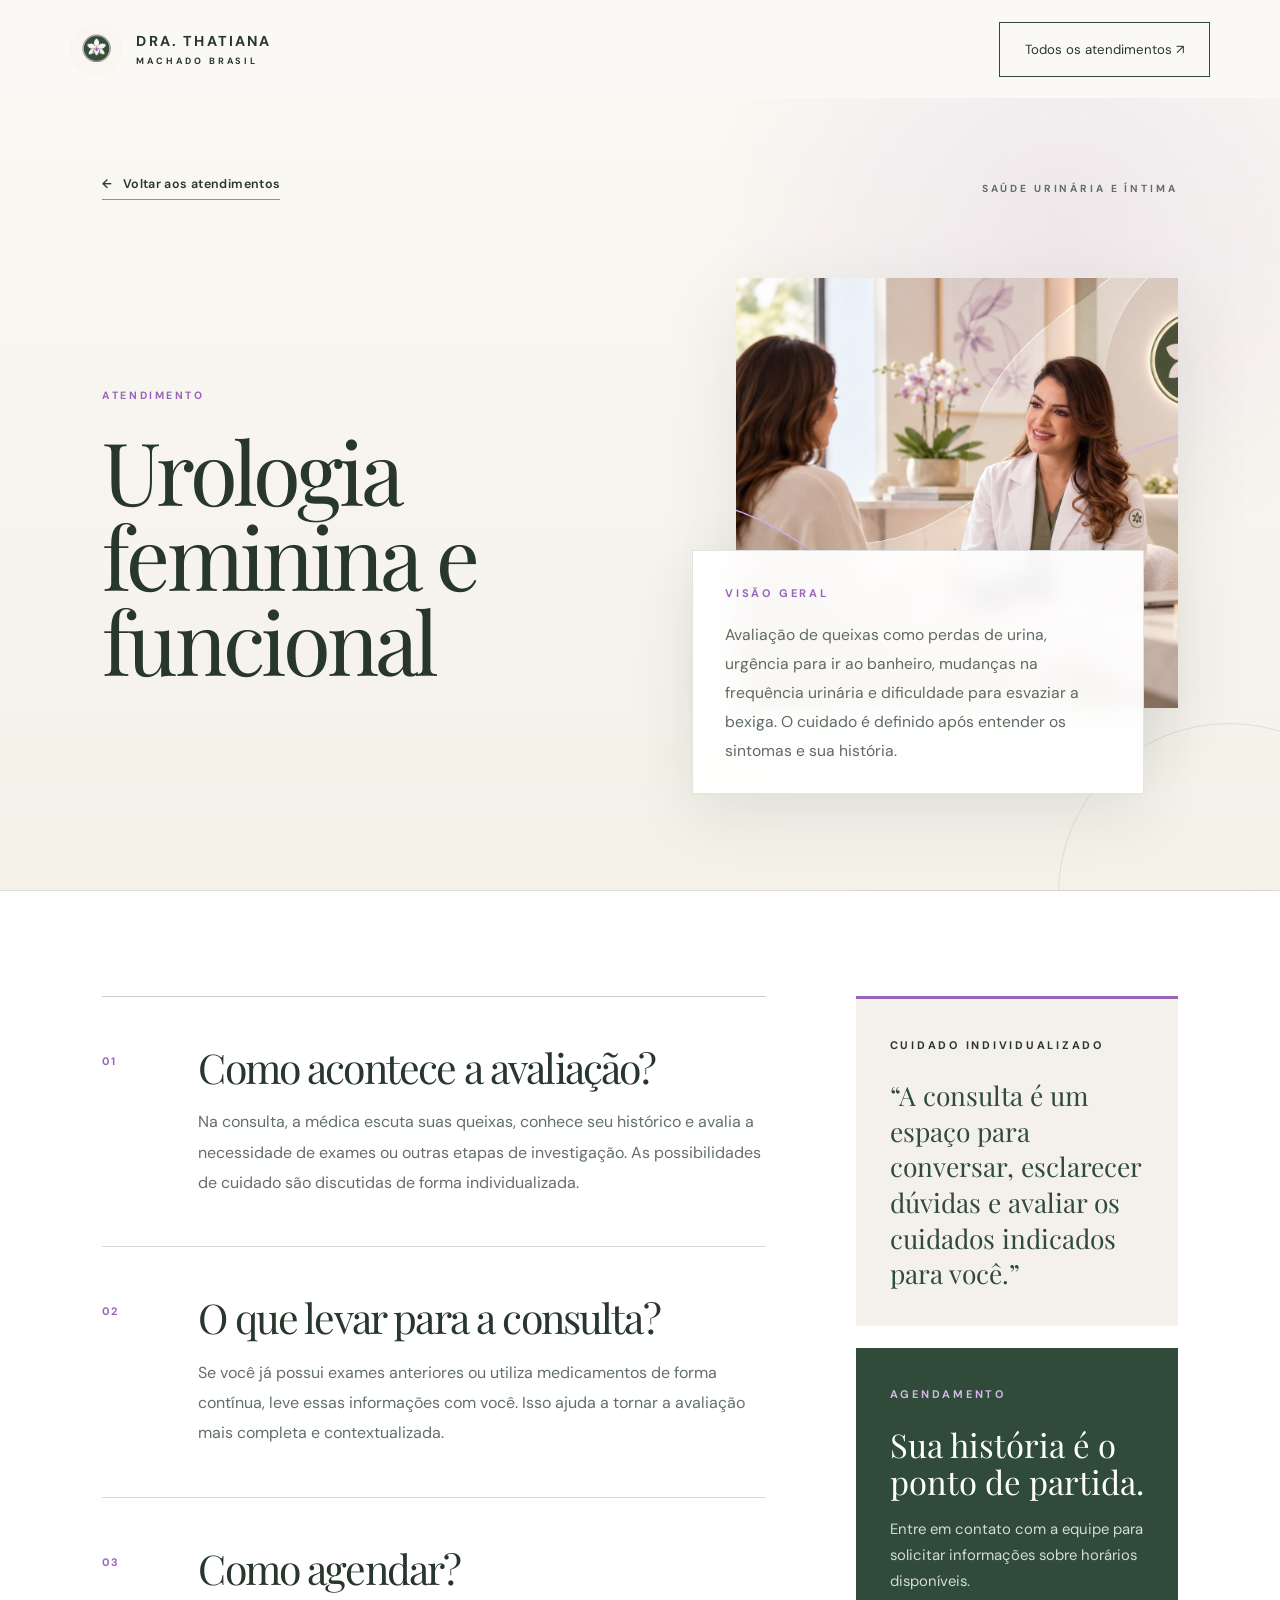
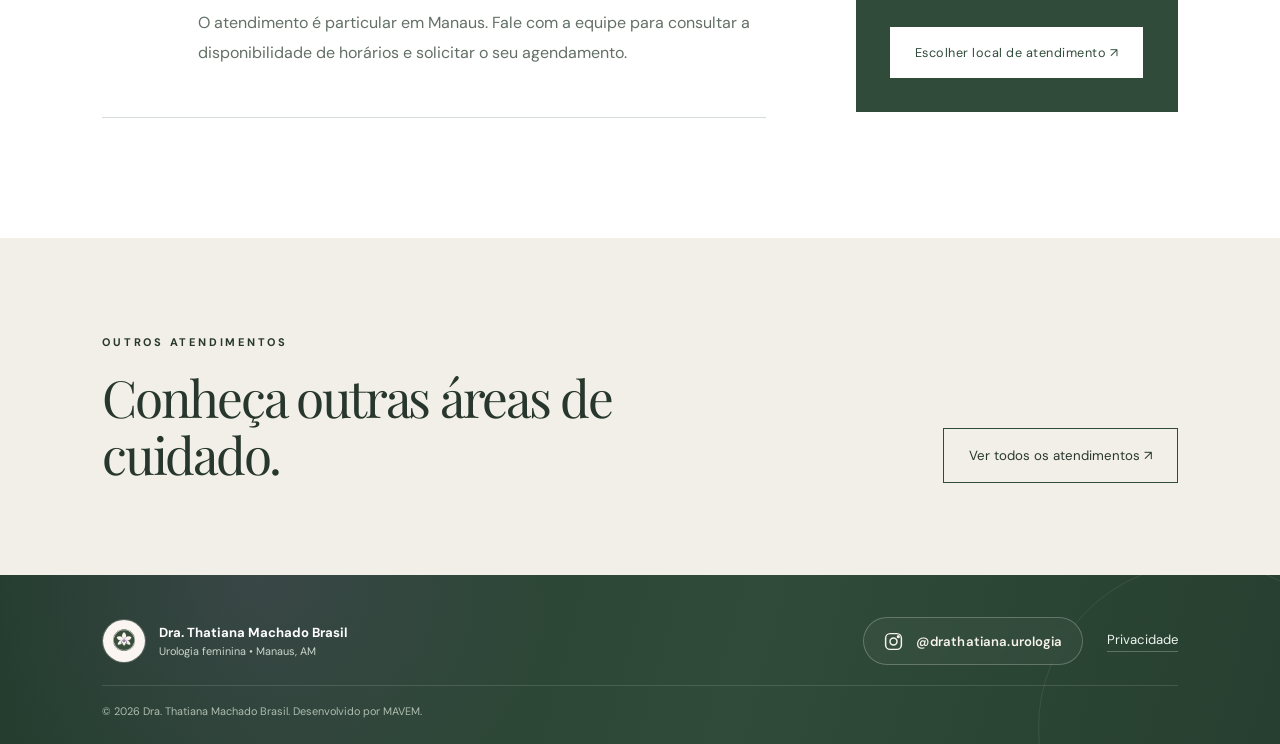
==== site-dra-thatiana-bem-estar-split/atendimento.html @ 451b0fa8 "Site Dra Tathiana - versão inicial" ====
<!doctype html>
<html lang="pt-BR">
  <head>
    <meta charset="utf-8" />
    <meta name="viewport" content="width=device-width, initial-scale=1" />
    <meta name="robots" content="noindex" />
    <title>Atendimentos | Dra. Thatiana Machado Brasil</title>
    <link rel="stylesheet" href="style.css" />
  </head>

  <body>
    <header class="header">
      <a class="brand" href="index.html">
        <img src="assets/logo.jpeg" alt="Logo da Dra. Thatiana Machado Brasil" />
        <span>
          DRA. THATIANA
          <small>MACHADO BRASIL</small>
        </span>
      </a>

      <a class="outline header-outline" href="index.html#atendimentos">
        Todos os atendimentos ↗
      </a>
    </header>

    <main class="treatment-page">
      <section class="treatment-hero">
        <div class="treatment-hero__inner">
          <div class="treatment-topline">
            <a class="back-link" href="index.html#atendimentos">
              <span aria-hidden="true">←</span>
              Voltar aos atendimentos
            </a>

            <span class="treatment-label">SAÚDE URINÁRIA E ÍNTIMA</span>
          </div>

          <div class="treatment-heading-grid">
            <div class="treatment-title-column">
              <span class="treatment-number">ATENDIMENTO</span>
              <h1 id="titulo"></h1>
            </div>

            <div class="treatment-visual-column">
              <figure class="treatment-image-wrap">
                <img id="imagem-atendimento" src="" alt="" />
              </figure>

              <div class="treatment-intro-card">
                <span class="eyebrow">VISÃO GERAL</span>
                <p id="descricao"></p>
              </div>
            </div>
          </div>
        </div>
      </section>

      <section class="treatment-content">
        <div class="treatment-content__inner">
          <div class="treatment-main-copy">
            <article class="treatment-block">
              <span class="block-index">01</span>
              <div>
                <h2>Como acontece a avaliação?</h2>
                <p>
                  Na consulta, a médica escuta suas queixas, conhece seu histórico e avalia a necessidade de exames ou outras etapas de investigação. As possibilidades de cuidado são discutidas de forma individualizada.
                </p>
              </div>
            </article>

            <article class="treatment-block">
              <span class="block-index">02</span>
              <div>
                <h2>O que levar para a consulta?</h2>
                <p>
                  Se você já possui exames anteriores ou utiliza medicamentos de forma contínua, leve essas informações com você. Isso ajuda a tornar a avaliação mais completa e contextualizada.
                </p>
              </div>
            </article>

            <article class="treatment-block">
              <span class="block-index">03</span>
              <div>
                <h2>Como agendar?</h2>
                <p>
                  O atendimento é particular em Manaus. Fale com a equipe para consultar a disponibilidade de horários e solicitar o seu agendamento.
                </p>
              </div>
            </article>
          </div>

          <aside class="treatment-aside">
            <div class="treatment-quote-card">
              <span class="eyebrow">CUIDADO INDIVIDUALIZADO</span>
              <p>
                “A consulta é um espaço para conversar, esclarecer dúvidas e avaliar os cuidados indicados para você.”
              </p>
            </div>

            <div class="treatment-cta-card">
              <span class="eyebrow">AGENDAMENTO</span>
              <h3>Sua história é o ponto de partida.</h3>
              <p>
                Entre em contato com a equipe para solicitar informações sobre horários disponíveis.
              </p>
              <a class="btn treatment-btn" href="index.html#contato">
                Escolher local de atendimento ↗
              </a>
            </div>
          </aside>
        </div>
      </section>

      <section class="treatment-return">
        <div>
          <span class="eyebrow">OUTROS ATENDIMENTOS</span>
          <h2>Conheça outras áreas de cuidado.</h2>
        </div>
        <a class="outline" href="index.html#atendimentos">Ver todos os atendimentos ↗</a>
      </section>
    </main>

    <footer class="premium-footer">
   <div class="footer-bottom footer-bottom--single-row">
    <a class="footer-identity" href="index.html">
     <img src="assets/logo.jpeg" alt="Logotipo da Dra. Thatiana Machado Brasil"/>
     <span>Dra. Thatiana Machado Brasil <small>Urologia feminina • Manaus, AM</small></span>
    </a>
    <a class="footer-pill footer-instagram" href="https://www.instagram.com/drathatiana.urologia/" target="_blank" rel="noopener noreferrer" aria-label="Instagram da Dra. Thatiana">
     <svg aria-hidden="true" viewBox="0 0 24 24"><rect x="3" y="3" width="18" height="18" rx="5" ry="5"></rect><circle cx="12" cy="12" r="4"></circle><circle cx="17.5" cy="6.5" r="1"></circle></svg>
     <span>@drathatiana.urologia</span>
    </a>
    <a class="footer-privacy" href="privacidade.html">Privacidade</a>
    <small class="footer-copy">© 2026 Dra. Thatiana Machado Brasil. Desenvolvido por MAVEM.</small>
   </div>
  </footer>

    <script>
      const areas = {
        urologia: {
          titulo: 'Urologia feminina e funcional',
          descricao: 'Avaliação de queixas como perdas de urina, urgência para ir ao banheiro, mudanças na frequência urinária e dificuldade para esvaziar a bexiga. O cuidado é definido após entender os sintomas e sua história.',
          imagem: 'assets/atendimento-urologia-feminina.png',
          alt: 'Consulta de urologia feminina e funcional com a Dra. Thatiana Machado Brasil'
        },
        menopausa: {
          titulo: 'Saúde urinária na menopausa',
          descricao: 'Avaliação de mudanças urinárias e desconfortos íntimos percebidos durante a perimenopausa e a menopausa. A consulta ajuda a investigar suas causas e conversar sobre as opções de cuidado.',
          imagem: 'assets/atendimento-menopausa.png',
          alt: 'Consulta sobre saúde urinária na menopausa com a Dra. Thatiana Machado Brasil'
        },
        infeccoes: {
          titulo: 'Infecções urinárias recorrentes',
          descricao: 'Investigação de episódios repetidos de infecção urinária e orientação conforme o histórico e os exames. Sintomas parecidos podem ter causas diferentes, por isso a avaliação é importante.',
          imagem: 'assets/atendimento-infeccoes.png',
          alt: 'Consulta sobre infecções urinárias recorrentes com a Dra. Thatiana Machado Brasil'
        },
        prolapsos: {
          titulo: 'Prolapsos e condições uroginecológicas',
          descricao: 'Avaliação de prolapsos, conhecidos popularmente como queda dos órgãos pélvicos, e de outras condições que afetam a função urinária e o conforto.',
          imagem: 'assets/atendimento-prolapsos.png',
          alt: 'Consulta sobre prolapsos e condições uroginecológicas com a Dra. Thatiana Machado Brasil'
        },
        ninfoplastia: {
          titulo: 'Ninfoplastia e cirurgia íntima',
          descricao: 'A ninfoplastia modifica os pequenos lábios da vulva. A consulta permite conversar sobre o incômodo, avaliar se existe indicação e compreender alternativas, riscos e recuperação.',
          imagem: 'assets/atendimento-ninfoplastia.png',
          alt: 'Consulta sobre ninfoplastia e cirurgia íntima com a Dra. Thatiana Machado Brasil'
        }
      };

      const selectedArea = new URLSearchParams(window.location.search).get('area');
      const currentArea = areas[selectedArea] || areas.urologia;

      const titleElement = document.querySelector('#titulo');

      if (selectedArea === 'prolapsos') {
        document.querySelector('.treatment-page').classList.add('treatment-page--long-title');
        titleElement.innerHTML = `
          <span class="treatment-title-line">Prolapsos e</span>
          <span class="treatment-title-line">condições</span>
          <span class="treatment-title-line">uroginecológicas</span>
        `;
      } else {
        titleElement.textContent = currentArea.titulo;
      }

      document.querySelector('#descricao').textContent = currentArea.descricao;

      const treatmentImage = document.querySelector('#imagem-atendimento');
      treatmentImage.src = currentArea.imagem;
      treatmentImage.alt = currentArea.alt;

      document.title = `${currentArea.titulo} | Dra. Thatiana Machado Brasil`;
    </script>
  </body>
</html>
---- site-dra-thatiana-bem-estar-split/style.css ----
@import url('https://fonts.googleapis.com/css2?family=DM+Sans:wght@400;500;600;700&family=Manrope:wght@400;500;600&family=Playfair+Display:ital,wght@0,400;0,500;1,400;1,500&display=swap');
:root {
  --green:#304b39;
  --deep:#223c2c;
  --lilac:#9964b9;
  --cream:#f8f6f1;
  --white:#fff;
  --ink:#28372d
}
* {
  box-sizing:border-box
}
html {
  scroll-behavior:smooth
}
body {
  margin:0;
  color:var(--ink);
  font-family:'DM Sans',sans-serif;
  background:var(--cream)
}
a {
  color:inherit;
  text-decoration:none
}
img {
  display:block;
  max-width:100%
}
h1,h2,h3,p {
  margin-top:0
}
h1,h2 {
  font-family:'Playfair Display',serif;
  font-weight:400;
  letter-spacing:-.045em;
  line-height:1.12
}
h1 {
  font-size:clamp(3.4rem,6vw,7rem)
}
h2 {
  font-size:clamp(2.8rem,4.6vw,5.8rem)
}
h1 em,h2 em {
  color:var(--lilac);
  font-weight:400
}
.eyebrow {
  font-size:.69rem;
  letter-spacing:.25em;
  font-weight:700
}
.header {
  height:98px;
  padding:0 5.5%;
  display:flex;
  align-items:center;
  justify-content:space-between;
  background:#faf9f6;
  position:relative;
  z-index:20
}
.brand {
  display:flex;
  align-items:center;
  gap:13px;
  font-size:.9rem;
  letter-spacing:.15em;
  font-weight:700
}
.brand img {
  width:53px;
  height:53px;
  border-radius:50%;
  object-fit:cover
}
.brand small {
  display:block;
  font-size:.57rem;
  letter-spacing:.32em;
  margin-top:5px
}
.header nav {
  display:flex;
  align-items:center;
  gap:33px;
  font-size:.81rem
}
.header nav a:not(.nav-cta):hover {
  color:var(--lilac)
}
.nav-cta,.btn {
  background:var(--green);
  color:white;
  padding:17px 25px;
  display:inline-flex;
  align-items:center;
  gap:35px;
  font-size:.79rem;
  letter-spacing:.04em;
  transition:background .2s,transform .2s
}
.nav-cta:hover,.btn:hover {
  background:var(--lilac);
  transform:translateY(-2px)
}
.menu {
  display:none
}
.hero {
  display:grid;
  grid-template-columns:52% 48%;
  min-height:710px;
  position:relative;
  background:#eeeee7
}
.hero-copy {
  padding:12% 9% 10% 11%;
  display:flex;
  flex-direction:column;
  align-items:flex-start;
  justify-content:center
}
.hero-copy h1 {
  margin:28px 0
}
.hero-copy p {
  font-size:1.06rem;
  line-height:1.85;
  max-width:470px;
  color:#5b675e
}
.hero-copy .btn {
  margin:28px 0 22px
}
.text-link {
  font-size:.82rem;
  border-bottom:1px solid #9caaa0;
  padding-bottom:8px
}
.hero-note {
  margin-top:70px;
  font-size:.76rem;
  color:#667568
}
.hero-note span {
  color:var(--lilac);
  padding:0 10px
}
.hero-image {
  position:relative;
  overflow:hidden
}
.hero-image img {
  width:100%;
  height:100%;
  object-fit:cover;
  object-position:center 24%
}
.vertical-caption {
  position:absolute;
  right:15px;
  bottom:25px;
  color:white;
  font-size:.64rem;
  letter-spacing:.2em;
  writing-mode:vertical-rl
}
.hero-index {
  position:absolute;
  bottom:15px;
  left:5.5%;
  font-size:.57rem;
  letter-spacing:.19em;
  color:#758579
}
.statement {
  text-align:center;
  padding:130px 20px 105px;
  background:white
}
.statement h2 {
  margin:28px auto;
  max-width:950px
}
.statement p {
  max-width:590px;
  margin:auto;
  line-height:1.9;
  color:#68726a
}
.flourish {
  color:var(--lilac);
  font-size:30px;
  margin-top:35px
}
.section {
  padding:125px 8%
}
.about {
  display:grid;
  grid-template-columns:48% 52%;
  gap:8%;
  align-items:center;
  background:#f4f3ed
}
.about-images {
  position:relative
}
.about-main {
  width:100%;
  height:660px;
  object-fit:cover;
  object-position:center 20%
}
.about-accent {
  position:absolute;
  bottom:28px;
  right:-45px;
  background:var(--green);
  color:white;
  padding:32px;
  font-family:'Playfair Display',serif;
  font-size:1.45rem;
  line-height:1.3
}
.about-copy {
  padding:30px 4%
}
.about-copy h2 {
  margin:24px 0 30px
}
.about-copy p {
  line-height:1.95;
  color:#5d685e;
  font-size:.97rem
}
.outline {
  display:inline-block;
  border:1px solid var(--green);
  padding:18px 25px;
  margin-top:18px;
  font-size:.83rem
}
.outline:hover {
  background:var(--green);
  color:white
}
.services {
  background:var(--green);
  color:white
}
.section-head {
  display:flex;
  justify-content:space-between;
  align-items:end;
  gap:40px
}
.section-head h2 {
  margin:25px 0 50px
}
.section-head p {
  max-width:270px;
  line-height:1.8;
  color:#cdd7cf
}
.services h2 em {
  color:#c5a0db
}
.service-list a {
  display:grid;
  grid-template-columns:70px 1fr 50px;
  align-items:center;
  padding:29px 12px;
  border-top:1px solid #78907c;
  transition:padding .25s,background .25s
}
.service-list a:last-child {
  border-bottom:1px solid #78907c
}
.service-list a:hover {
  padding-left:30px;
  background:#3b5843
}
.service-list span {
  font-size:.7rem;
  color:#c5a0db
}
.service-list strong {
  font-family:'Playfair Display',serif;
  font-size:clamp(1.35rem,2.4vw,2.3rem);
  font-weight:400
}
.service-list b {
  text-align:right;
  font-size:1.5rem;
  font-weight:400
}
.wellbeing-split {
  display:grid;
  grid-template-columns:48% 52%;
  min-height:620px;
  background:#f7f5ef;
  overflow:hidden
}
.wellbeing-copy {
  padding:110px 10% 100px 14%;
  display:flex;
  flex-direction:column;
  justify-content:center;
  align-items:flex-start
}
.wellbeing-copy .eyebrow {
  color:var(--green)
}
.wellbeing-copy h2 {
  max-width:680px;
  margin:28px 0 36px;
  color:var(--deep);
  font-size:clamp(3.2rem,5vw,6.2rem)
}
.wellbeing-copy h2 em {
  display:block;
  color:var(--lilac);
  margin-top:6px
}
.wellbeing-detail {
  display:flex;
  align-items:center;
  gap:18px;
  width:100%;
  max-width:420px;
  margin-top:8px
}
.wellbeing-detail span {
  width:64px;
  height:1px;
  background:#a8b0a8;
  flex:0 0 auto
}
.wellbeing-detail b {
  font-size:.62rem;
  letter-spacing:.22em;
  color:#748077;
  font-weight:600
}
.wellbeing-image {
  position:relative;
  min-height:620px;
  overflow:hidden
}
.wellbeing-image:after {
  content:'';
  position:absolute;
  inset:0;
  box-shadow:inset 20px 0 45px rgba(34,60,44,.08);
  pointer-events:none
}
.wellbeing-image img {
  width:100%;
  height:100%;
  object-fit:cover;
  object-position:center 34%
}
.consult {
  background:#fbfaf7;
  text-align:center
}
.consult h2 {
  margin:25px 0 75px
}
.consult-grid {
  display:grid;
  grid-template-columns:repeat(3,1fr);
  gap:28px;
  text-align:left
}
.consult-grid article {
  padding:35px 28px;
  border-top:1px solid #9daa9d;
  background:#f2f2eb
}
.consult-grid article span {
  font-size:.67rem;
  letter-spacing:.2em;
  color:var(--lilac)
}
.consult-grid h3 {
  font-family:'Playfair Display',serif;
  font-size:1.8rem;
  font-weight:400;
  margin:30px 0 15px
}
.consult-grid p {
  line-height:1.8;
  color:#677267
}
.consult-note {
  margin-top:35px;
  display:flex;
  align-items:center;
  justify-content:center;
  gap:14px;
  width:fit-content;
  max-width:100%;
  margin-left:auto;
  margin-right:auto;
  padding:16px 20px;
  border:1px solid #d5dacf;
  background:#fffdf8;
  border-radius:18px;
  box-shadow:0 12px 28px rgba(34,60,44,.06)
}
.consult-note p {
  margin:0;
  line-height:1.8;
  color:#677267
}
.note-icon {
  width:30px;
  height:30px;
  flex:0 0 30px;
  display:inline-flex;
  align-items:center;
  justify-content:center;
  border-radius:50%;
  border:1px solid rgba(48,75,57,.28);
  background:rgba(153,100,185,.10);
  color:var(--lilac);
  font-size:.95rem;
  font-weight:700;
  line-height:1
}
.faq {
  display:grid;
  grid-template-columns:45% 55%;
  gap:6%;
  background:#f1f1ea
}
.faq h2 {
  margin:25px 0
}
.faq-list details {
  border-bottom:1px solid #c6cfc6;
  padding:22px 0
}
.faq-list summary {
  cursor:pointer;
  font-size:1.05rem;
  font-weight:500;
  list-style:none;
  display:flex;
  justify-content:space-between;
  gap:20px
}
.faq-list summary:after {
  content:'+';
  color:var(--lilac);
  font-size:1.5rem
}
.faq-list details[open] summary:after {
  content:'−'
}
.faq-list p {
  line-height:1.8;
  color:#68746a;
  margin:18px 0 0
}
.contact {
  display:grid;
  grid-template-columns:55% 45%;
  background:var(--deep);
  color:white;
  min-height:590px
}
.contact-copy {
  padding:110px 12% 100px 14%;
  display:flex;
  flex-direction:column;
  justify-content:center
}
.contact h2 {
  margin:30px 0
}
.contact h2 em {
  color:#c7a1db
}
.contact p {
  color:#cbd7cc;
  line-height:1.8
}
.contact img {
  width:100%;
  height:100%;
  max-height:690px;
  object-fit:cover;
  object-position:center 20%
}
.contact-pending {
  font-size:.78rem;
  color:#c8b3d2;
  border-top:1px solid #667b6a;
  margin-top:28px;
  padding-top:20px
}
.premium-footer {
  position:relative;
  overflow:hidden;
  background:
    radial-gradient(circle at 20% 0%, rgba(153,100,185,.16), transparent 30%),
    linear-gradient(105deg, #223c2c 0%, #304b39 58%, #263f30 100%);
  color:#fff;
  padding:42px 8% 26px;
  font-size:.82rem;
}

.premium-footer::before {
  content:'';
  position:absolute;
  inset:auto -90px -150px auto;
  width:330px;
  height:330px;
  border:1px solid rgba(255,255,255,.08);
  border-radius:50%;
}

.footer-contact-pills {
  position:relative;
  z-index:1;
  display:flex;
  justify-content:center;
  align-items:center;
  flex-wrap:wrap;
  gap:16px;
  padding:0 0 32px;
}

.footer-pill {
  min-height:54px;
  padding:0 22px;
  display:inline-flex;
  align-items:center;
  justify-content:center;
  gap:12px;
  border:1px solid rgba(255,255,255,.24);
  border-radius:999px;
  color:#f7f3ea;
  font-weight:600;
  letter-spacing:.01em;
  background:rgba(255,255,255,.035);
  backdrop-filter:blur(5px);
  transition:background .2s,border-color .2s,transform .2s;
}

.footer-pill:hover {
  background:rgba(255,255,255,.10);
  border-color:rgba(215,185,230,.72);
  transform:translateY(-2px);
}

.footer-pill svg {
  width:21px;
  height:21px;
  flex:0 0 21px;
  fill:none;
  stroke:currentColor;
  stroke-width:1.7;
  stroke-linecap:round;
  stroke-linejoin:round;
}

.footer-bottom {
  position:relative;
  z-index:1;
  display:grid;
  grid-template-columns:1fr auto;
  align-items:center;
  gap:18px 30px;
  padding-top:24px;
  border-top:1px solid rgba(255,255,255,.13);
}

.footer-identity {
  display:inline-flex;
  align-items:center;
  gap:13px;
  width:max-content;
  font-weight:700;
}

.footer-identity img {
  width:44px;
  height:44px;
  border-radius:50%;
  object-fit:cover;
  border:1px solid rgba(255,255,255,.22);
}

.footer-identity span {
  display:flex;
  flex-direction:column;
  gap:3px;
}

.footer-identity small {
  color:#cad6cc;
  font-size:.68rem;
  font-weight:400;
}

.footer-privacy {
  color:#eef4ef;
  border-bottom:1px solid rgba(255,255,255,.25);
  padding-bottom:3px;
}

.footer-privacy:hover {
  color:#d7b9e6;
  border-color:#d7b9e6;
}

.footer-copy {
  grid-column:1 / -1;
  color:#aebdaf;
  font-size:.68rem;
}
a:focus-visible,button:focus-visible,summary:focus-visible {
  outline:3px solid var(--lilac);
  outline-offset:4px
}
.inner-page {
  max-width:1000px;
  margin:auto;
  padding:110px 8%;
  min-height:65vh
}
.inner-page h1 {
  font-size:clamp(2.7rem,5vw,5rem)
}
.inner-page p {
  font-size:1.08rem;
  line-height:1.9;
  color:#56665a
}
.inner-page .back {
  display:inline-block;
  margin-bottom:55px;
  border-bottom:1px solid
}
.inner-page h2 {
  font-size:2.4rem;
  margin-top:55px
}
@media(max-width:900px) {
  .header {
    height:76px;
    padding:0 5%
  }
  .menu {
    display:block;
    border:0;
    background:none;
    color:var(--green);
    font-size:1.5rem;
    cursor:pointer
  }
  .header nav {
    display:none;
    position:absolute;
    top:76px;
    left:0;
    right:0;
    background:#faf9f6;
    padding:28px;
    flex-direction:column;
    align-items:stretch;
    gap:22px
  }
  .header nav.open {
    display:flex
  }
  .hero {
    grid-template-columns:1fr
  }
  .hero-copy {
    padding:80px 8%
  }
  .hero-image {
    height:590px
  }
  .hero-index {
    display:none
  }
  .about {
    grid-template-columns:1fr;
    gap:45px
  }
  .about-main {
    height:560px
  }
  .about-accent {
    right:0
  }
  .section-head {
    display:block
  }
  .section-head p {
    margin-bottom:35px
  }
  .faq {
    grid-template-columns:1fr;
    gap:20px
  }
  .contact {
    grid-template-columns:1fr
  }
  .contact img {
    height:480px
  }
  .consult-grid {
    grid-template-columns:1fr
  }
  .consult-note {
    align-items:flex-start;
    text-align:left
  }
  .wellbeing-split {
    grid-template-columns:1fr
  }
  .wellbeing-copy {
    padding:90px 8% 80px
  }
  .wellbeing-image {
    min-height:600px
  }
}

@media(max-width:550px) {
  .brand {
    font-size:.72rem
  }
  .brand img {
    width:45px;
    height:45px
  }
  .brand small {
    font-size:.47rem
  }
  .hero-copy {
    padding:70px 7%
  }
  .hero-copy h1 {
    font-size:3.6rem
  }
  .hero-image {
    height:460px
  }
  .hero-note {
    margin-top:45px
  }
  .statement {
    padding:90px 7%
  }
  .section {
    padding:80px 7%
  }
  .about-main {
    height:470px
  }
  .about-accent {
    padding:20px;
    font-size:1.1rem
  }
  .service-list a {
    grid-template-columns:35px 1fr 25px;
    padding:25px 0;
    gap:8px
  }
  .service-list strong {
    font-size:1.45rem
  }
  .wellbeing-split {
    grid-template-columns:1fr
  }
  .wellbeing-copy {
    padding:78px 7% 70px
  }
  .wellbeing-copy h2 {
    font-size:3.35rem
  }
  .wellbeing-image {
    min-height:520px
  }
  .contact-copy {
    padding:85px 7%
  }
  .contact img {
    height:420px
  }
  footer {
    align-items:flex-start;
    gap:20px
  }
  footer>div:nth-of-type(2) {
    margin-left:0;
    width:100%
  }
}
@media(prefers-reduced-motion:reduce) {
  html {
    scroll-behavior:auto
  }
  * {
    transition:none!important
  }
}

/* ===== Página interna de atendimento ===== */
.header-outline {
  margin-top: 0;
}

.treatment-page {
  background: var(--cream);
}

.treatment-hero {
  position: relative;
  overflow: hidden;
  padding: 78px 8% 96px;
  background:
    radial-gradient(circle at 83% 16%, rgba(153,100,185,.11), transparent 28%),
    linear-gradient(180deg, #faf8f3 0%, #f4f1e9 100%);
  border-bottom: 1px solid rgba(48,75,57,.14);
}

.treatment-hero::after {
  content: '';
  position: absolute;
  width: 340px;
  height: 340px;
  border: 1px solid rgba(48,75,57,.12);
  border-radius: 50%;
  right: -120px;
  bottom: -175px;
}

.treatment-hero__inner,
.treatment-content__inner,
.treatment-return {
  max-width: 1280px;
  margin: 0 auto;
}

.treatment-topline {
  display: flex;
  align-items: center;
  justify-content: space-between;
  gap: 32px;
  margin-bottom: 78px;
}

.back-link {
  display: inline-flex;
  align-items: center;
  gap: 10px;
  font-size: .78rem;
  font-weight: 600;
  letter-spacing: .03em;
  padding-bottom: 7px;
  border-bottom: 1px solid rgba(48,75,57,.55);
  transition: color .2s ease, border-color .2s ease, transform .2s ease;
}

.back-link:hover {
  color: var(--lilac);
  border-color: var(--lilac);
  transform: translateX(-3px);
}

.treatment-label {
  font-size: .64rem;
  letter-spacing: .28em;
  font-weight: 700;
  color: #5f6f63;
  white-space: nowrap;
}

.treatment-heading-grid {
  display: grid;
  grid-template-columns: minmax(0, 1.12fr) minmax(420px, .88fr);
  gap: 72px;
  align-items: center;
}

.treatment-title-column {
  position: relative;
  z-index: 2;
}

.treatment-visual-column {
  position: relative;
  padding-bottom: 86px;
}

.treatment-image-wrap {
  margin: 0;
  height: 430px;
  overflow: hidden;
  background: #e9e5dc;
  box-shadow: 0 24px 70px rgba(35,52,41,.10);
}

.treatment-image-wrap img {
  width: 100%;
  height: 100%;
  object-fit: cover;
  object-position: center;
}

.treatment-number {
  display: block;
  margin-bottom: 26px;
  color: var(--lilac);
  font-size: .66rem;
  font-weight: 700;
  letter-spacing: .24em;
}

.treatment-heading-grid h1 {
  max-width: 850px;
  margin-bottom: 0;
  font-size: clamp(3.7rem, 6.8vw, 7.4rem);
  line-height: .98;
}

.treatment-intro-card {
  position: absolute;
  left: -44px;
  right: 34px;
  bottom: 0;
  z-index: 3;
  padding: 30px 32px 28px;
  background: rgba(255,255,255,.94);
  border: 1px solid rgba(48,75,57,.14);
  backdrop-filter: blur(10px);
  box-shadow: 0 18px 60px rgba(35,52,41,.10);
}

.treatment-intro-card .eyebrow {
  color: var(--lilac);
}

.treatment-intro-card p {
  margin: 18px 0 0;
  color: #5f6a61;
  line-height: 1.85;
  font-size: .98rem;
}

.treatment-content {
  padding: 105px 8% 120px;
  background: #fff;
}

.treatment-content__inner {
  display: grid;
  grid-template-columns: minmax(0, 1.4fr) minmax(300px, .68fr);
  gap: 90px;
  align-items: start;
}

.treatment-main-copy {
  border-top: 1px solid #c8d0c8;
}

.treatment-block {
  display: grid;
  grid-template-columns: 70px 1fr;
  gap: 26px;
  padding: 48px 0;
  border-bottom: 1px solid #d5dcd5;
}

.block-index {
  padding-top: 9px;
  color: var(--lilac);
  font-size: .68rem;
  font-weight: 700;
  letter-spacing: .15em;
}

.treatment-block h2 {
  margin: 0 0 18px;
  font-size: clamp(2rem, 3.2vw, 3.5rem);
  line-height: 1.08;
}

.treatment-block p {
  max-width: 720px;
  margin-bottom: 0;
  color: #637066;
  line-height: 1.9;
  font-size: 1rem;
}

.treatment-aside {
  position: sticky;
  top: 30px;
  display: grid;
  gap: 22px;
}

.treatment-quote-card,
.treatment-cta-card {
  padding: 34px;
}

.treatment-quote-card {
  background: #f3f1ea;
  border-top: 3px solid var(--lilac);
}

.treatment-quote-card p {
  margin: 24px 0 0;
  font-family: 'Playfair Display', serif;
  font-size: 1.65rem;
  line-height: 1.35;
  color: var(--green);
}

.treatment-cta-card {
  background: var(--green);
  color: #fff;
}

.treatment-cta-card .eyebrow {
  color: #d5b6e6;
}

.treatment-cta-card h3 {
  margin: 24px 0 16px;
  font-family: 'Playfair Display', serif;
  font-weight: 400;
  font-size: 2.05rem;
  line-height: 1.12;
}

.treatment-cta-card p {
  color: #d3ddd5;
  line-height: 1.75;
  font-size: .93rem;
}

.treatment-btn {
  margin-top: 18px;
  background: #fff;
  color: var(--green);
}

.treatment-btn:hover {
  background: #d8bee7;
  color: var(--green);
}

.treatment-return {
  padding: 92px 8%;
  display: flex;
  justify-content: space-between;
  align-items: end;
  gap: 40px;
  background: #f1efe7;
}

.treatment-return h2 {
  max-width: 650px;
  margin: 18px 0 0;
  font-size: clamp(2.4rem, 4vw, 4.5rem);
}

@media (max-width: 900px) {
  .treatment-hero {
    padding: 60px 7% 76px;
  }

  .treatment-topline {
    align-items: flex-start;
    margin-bottom: 55px;
  }

  .treatment-heading-grid,
  .treatment-content__inner {
    grid-template-columns: 1fr;
    gap: 45px;
  }

  .treatment-visual-column {
    padding-bottom: 68px;
  }

  .treatment-image-wrap {
    height: min(58vw, 480px);
  }

  .treatment-intro-card {
    left: 28px;
    right: 28px;
  }

  .treatment-aside {
    position: static;
    grid-template-columns: 1fr 1fr;
  }

  .treatment-return {
    padding: 70px 7%;
  }
}

@media (max-width: 620px) {
  .header .header-outline {
    display: none;
  }

  .treatment-hero {
    padding: 48px 7% 62px;
  }

  .treatment-topline {
    flex-direction: column;
    gap: 22px;
    margin-bottom: 46px;
  }

  .treatment-label {
    white-space: normal;
  }

  .treatment-heading-grid h1 {
    font-size: clamp(3rem, 14vw, 4.3rem);
  }

  .treatment-visual-column {
    padding-bottom: 0;
  }

  .treatment-image-wrap {
    height: 310px;
  }

  .treatment-intro-card {
    position: relative;
    left: auto;
    right: auto;
    bottom: auto;
    margin-top: 14px;
    padding: 27px 24px;
  }

  .treatment-content {
    padding: 72px 7% 80px;
  }

  .treatment-block {
    grid-template-columns: 42px 1fr;
    gap: 12px;
    padding: 36px 0;
  }

  .treatment-block h2 {
    font-size: 2rem;
  }

  .treatment-aside {
    grid-template-columns: 1fr;
  }

  .treatment-quote-card,
  .treatment-cta-card {
    padding: 28px 24px;
  }

  .treatment-return {
    align-items: flex-start;
    flex-direction: column;
    padding: 65px 7%;
  }
}


/* ===== Locais de atendimento ===== */
.locations {
  background:
    radial-gradient(circle at 88% 12%, rgba(153,100,185,.12), transparent 24%),
    linear-gradient(180deg, #f7f5ef 0%, #efede5 100%);
}

.locations-head {
  display:grid;
  grid-template-columns:minmax(0,1.15fr) minmax(300px,.62fr);
  gap:70px;
  align-items:end;
  margin-bottom:62px;
}

.locations-head h2 {
  max-width:760px;
  margin:22px 0 0;
}

.locations-head p {
  margin:0 0 12px;
  max-width:470px;
  color:#667168;
  line-height:1.9;
}

.location-grid {
  display:grid;
  grid-template-columns:repeat(2,minmax(0,1fr));
  gap:26px;
}

.location-card {
  position:relative;
  min-height:390px;
  padding:38px;
  display:flex;
  flex-direction:column;
  align-items:flex-start;
  border:1px solid rgba(48,75,57,.16);
  background:rgba(255,255,255,.88);
  box-shadow:0 20px 60px rgba(35,52,41,.07);
  overflow:hidden;
}

.location-card::after {
  content:'';
  position:absolute;
  width:220px;
  height:220px;
  border:1px solid rgba(48,75,57,.10);
  border-radius:50%;
  right:-105px;
  bottom:-125px;
}

.location-card--accent {
  background:var(--green);
  color:#fff;
}

.location-card--accent::after {
  border-color:rgba(255,255,255,.13);
}

.location-card__top {
  width:100%;
  display:flex;
  justify-content:space-between;
  gap:20px;
  align-items:center;
  margin-bottom:60px;
}

.location-index {
  color:var(--lilac);
  font-size:.72rem;
  font-weight:700;
  letter-spacing:.18em;
}

.location-card--accent .location-index {
  color:#d7b9e6;
}

.location-tag {
  font-size:.61rem;
  font-weight:700;
  letter-spacing:.20em;
  color:#768079;
}

.location-card--accent .location-tag {
  color:#ccd6ce;
}

.location-brand {
  display:flex;
  align-items:flex-start;
  gap:18px;
}

.location-brand-copy {
  min-width:0;
}

.location-logo {
  flex:0 0 auto;
  display:block;
  object-fit:contain;
  image-rendering:auto;
}

.location-logo--iuam {
  width:110px;
  margin-top:4px;
}

.location-logo--elainy {
  width:54px;
  margin-top:6px;
}

.location-card h3 {
  margin:0;
  max-width:520px;
  font-family:'Playfair Display',serif;
  font-weight:400;
  font-size:clamp(2.1rem,3.5vw,3.8rem);
  line-height:1.04;
  letter-spacing:-.035em;
}

.location-name {
  margin:14px 0 0;
  color:#58665c;
  font-weight:600;
}

.location-card--accent .location-name {
  color:#d8e0d9;
}

.location-copy {
  margin:30px 0 34px;
  max-width:520px;
  color:#6b756d;
  line-height:1.85;
}

.location-card--accent .location-copy {
  color:#cbd6cd;
}

.location-btn {
  position:relative;
  z-index:2;
  margin-top:auto;
}

.location-card--accent .location-btn {
  background:#fff;
  color:var(--green);
}

.location-btn {
  gap:12px;
}

.btn-whatsapp-icon {
  width:20px;
  height:20px;
  flex:0 0 20px;
  fill:none;
  stroke:currentColor;
  stroke-width:1.7;
  stroke-linecap:round;
  stroke-linejoin:round;
}

.location-btn .btn-arrow {
  margin-left:12px;
}

.location-actions {
  width:100%;
  margin-top:auto;
  display:flex;
  align-items:stretch;
  gap:12px;
  flex-wrap:wrap;
  position:relative;
  z-index:2;
}

.location-actions .location-btn {
  margin-top:0;
}

.location-map-btn {
  min-height:54px;
  padding:15px 18px;
  display:inline-flex;
  align-items:center;
  justify-content:center;
  gap:10px;
  border:1px solid rgba(48,75,57,.32);
  background:transparent;
  color:var(--green);
  font-size:.79rem;
  letter-spacing:.02em;
  transition:background .2s,color .2s,border-color .2s,transform .2s;
}

.location-map-btn:hover {
  background:#eef0e9;
  border-color:var(--green);
  transform:translateY(-2px);
}

.btn-location-icon {
  width:19px;
  height:19px;
  flex:0 0 19px;
  fill:none;
  stroke:currentColor;
  stroke-width:1.7;
  stroke-linecap:round;
  stroke-linejoin:round;
}

.location-map-btn .btn-arrow {
  margin-left:6px;
}

.location-card--accent .location-map-btn {
  color:#fff;
  border-color:rgba(255,255,255,.42);
}

.location-card--accent .location-map-btn:hover {
  background:rgba(255,255,255,.10);
  border-color:#fff;
}

.location-card--accent .location-btn:hover {
  background:#d7b9e6;
  color:var(--deep);
}

.locations-foot {
  margin-top:28px;
  padding-top:22px;
  border-top:1px solid rgba(48,75,57,.16);
  display:flex;
  justify-content:space-between;
  gap:28px;
  color:#717c73;
  font-size:.76rem;
}

/* Prolapsos: título longo com quebra controlada para nunca entrar sob a imagem. */
.treatment-page--long-title .treatment-heading-grid {
  grid-template-columns:minmax(0,.90fr) minmax(500px,1.10fr);
  gap:88px;
  align-items:center;
}

.treatment-page--long-title .treatment-title-column {
  min-width:0;
  overflow:visible;
}

.treatment-page--long-title .treatment-heading-grid h1 {
  width:100%;
  max-width:620px;
  font-size:clamp(3.25rem,4.65vw,5.45rem);
  line-height:.99;
  letter-spacing:-.052em;
}

.treatment-page--long-title .treatment-visual-column {
  padding-bottom:118px;
}

.treatment-page--long-title .treatment-intro-card {
  left:0;
  right:34px;
  max-width:none;
}

.treatment-title-line {
  display:block;
  white-space:nowrap;
}

@media(max-width:900px) {
  .locations-head,
  .location-grid {
    grid-template-columns:1fr;
  }

  .locations-head {
    gap:28px;
  }

  .location-card {
    min-height:350px;
  }

  .treatment-page--long-title .treatment-heading-grid {
    grid-template-columns:1fr;
    gap:45px;
  }

  .treatment-page--long-title .treatment-heading-grid h1 {
    max-width:850px;
    font-size:clamp(3rem,9vw,5.4rem);
  }

  .treatment-page--long-title .treatment-visual-column {
    padding-bottom:86px;
  }

  .treatment-page--long-title .treatment-intro-card {
    left:18px;
    right:18px;
  }

  .treatment-page--long-title .treatment-title-line {
    white-space:normal;
  }
}

@media(max-width:550px) {
  .location-card {
    min-height:0;
    padding:30px 24px;
  }

  .location-card__top {
    margin-bottom:42px;
  }

  .location-brand {
    gap:14px;
    align-items:center;
  }

  .location-logo--iuam {
    width:88px;
    margin-top:0;
  }

  .location-logo--elainy {
    width:44px;
    margin-top:0;
  }

  .location-actions {
    flex-direction:column;
  }

  .location-actions .location-btn,
  .location-map-btn {
    width:100%;
  }

  .locations-foot {
    flex-direction:column;
    gap:8px;
  }
}

@media(max-width:700px) {
  .premium-footer {
    padding:36px 7% 24px;
  }

  .footer-contact-pills {
    align-items:stretch;
    gap:12px;
  }

  .footer-pill {
    width:100%;
    justify-content:flex-start;
    padding:0 18px;
  }

  .footer-bottom {
    grid-template-columns:1fr;
  }

  .footer-privacy {
    width:max-content;
  }
}


/* ===== Rodapé compacto: identidade + Instagram + privacidade na mesma linha ===== */
.footer-bottom--single-row {
  grid-template-columns:minmax(280px,1fr) auto auto;
  align-items:center;
  column-gap:24px;
  row-gap:18px;
  padding-top:0;
  border-top:0;
}

.footer-bottom--single-row .footer-instagram {
  min-height:48px;
  padding:0 19px;
  justify-self:center;
}

.footer-bottom--single-row .footer-privacy {
  justify-self:end;
}

.footer-bottom--single-row .footer-copy {
  grid-column:1 / -1;
  margin-top:2px;
  padding-top:18px;
  border-top:1px solid rgba(255,255,255,.13);
}

@media(max-width:850px) {
  .footer-bottom--single-row {
    grid-template-columns:1fr auto;
  }

  .footer-bottom--single-row .footer-instagram {
    justify-self:end;
  }

  .footer-bottom--single-row .footer-privacy {
    grid-column:1 / -1;
    justify-self:start;
  }
}

@media(max-width:600px) {
  .footer-bottom--single-row {
    grid-template-columns:1fr;
  }

  .footer-bottom--single-row .footer-instagram,
  .footer-bottom--single-row .footer-privacy {
    justify-self:start;
  }

  .footer-bottom--single-row .footer-instagram {
    width:auto;
  }
}

/* ===== Página de Privacidade ===== */
.privacy-header-link {
  margin-top:0;
}

.privacy-page {
  background:#f8f6f1;
}

.privacy-hero {
  min-height:610px;
  padding:110px 8% 95px;
  display:grid;
  grid-template-columns:minmax(0,1.12fr) minmax(300px,.58fr);
  align-items:center;
  gap:80px;
  position:relative;
  overflow:hidden;
  background:
    radial-gradient(circle at 85% 18%, rgba(153,100,185,.13), transparent 22%),
    linear-gradient(180deg,#faf9f5 0%,#f4f1e9 100%);
}

.privacy-hero::after {
  content:'';
  position:absolute;
  width:420px;
  height:420px;
  right:-190px;
  bottom:-220px;
  border:1px solid rgba(48,75,57,.12);
  border-radius:50%;
}

.privacy-hero__copy {
  position:relative;
  z-index:2;
  max-width:850px;
}

.privacy-hero h1 {
  max-width:820px;
  margin:28px 0 30px;
  font-size:clamp(4rem,7vw,7.6rem);
}

.privacy-hero p {
  max-width:690px;
  margin:0;
  color:#647068;
  font-size:1.05rem;
  line-height:1.9;
}

.privacy-meta {
  margin-top:42px;
  padding-top:20px;
  width:max-content;
  max-width:100%;
  display:flex;
  gap:18px;
  border-top:1px solid rgba(48,75,57,.22);
  color:#657067;
  font-size:.78rem;
}

.privacy-meta strong {
  color:var(--green);
  font-weight:600;
}

.privacy-hero__mark {
  justify-self:end;
  width:min(100%,380px);
  aspect-ratio:1/1;
  border-radius:50%;
  border:1px solid rgba(48,75,57,.15);
  display:flex;
  flex-direction:column;
  align-items:center;
  justify-content:center;
  gap:24px;
  position:relative;
  background:rgba(255,255,255,.5);
  box-shadow:0 30px 80px rgba(48,75,57,.06);
}

.privacy-hero__mark::before {
  content:'';
  position:absolute;
  inset:18px;
  border:1px solid rgba(153,100,185,.17);
  border-radius:50%;
}

.privacy-hero__mark img {
  width:120px;
  height:120px;
  border-radius:50%;
  object-fit:cover;
  position:relative;
  z-index:1;
}

.privacy-hero__mark span {
  position:relative;
  z-index:1;
  font-size:.66rem;
  letter-spacing:.28em;
  font-weight:700;
  color:var(--green);
}

.privacy-layout {
  padding:110px 8% 130px;
  display:grid;
  grid-template-columns:250px minmax(0,900px);
  justify-content:center;
  gap:90px;
  background:#fff;
}

.privacy-nav {
  position:sticky;
  top:40px;
  align-self:start;
  display:flex;
  flex-direction:column;
  gap:0;
  padding:28px 0;
  border-top:1px solid rgba(48,75,57,.18);
  border-bottom:1px solid rgba(48,75,57,.18);
}

.privacy-nav .eyebrow {
  margin-bottom:18px;
  color:var(--lilac);
}

.privacy-nav a {
  padding:12px 0;
  color:#667168;
  font-size:.78rem;
  line-height:1.45;
  border-bottom:1px solid rgba(48,75,57,.08);
  transition:color .2s,padding-left .2s;
}

.privacy-nav a:last-child {
  border-bottom:0;
}

.privacy-nav a:hover {
  color:var(--lilac);
  padding-left:7px;
}

.privacy-content {
  min-width:0;
}

.privacy-block {
  display:grid;
  grid-template-columns:58px minmax(0,1fr);
  gap:28px;
  padding:0 0 64px;
  margin-bottom:64px;
  border-bottom:1px solid #dde2dc;
  scroll-margin-top:40px;
}

.privacy-number {
  padding-top:10px;
  color:var(--lilac);
  font-size:.72rem;
  font-weight:700;
  letter-spacing:.16em;
}

.privacy-block h2 {
  margin:0 0 24px;
  font-size:clamp(2.2rem,4vw,4rem);
}

.privacy-block p {
  max-width:780px;
  margin:0 0 18px;
  color:#626f65;
  line-height:1.95;
  font-size:1rem;
}

.privacy-block p:last-child {
  margin-bottom:0;
}

.privacy-cards {
  display:grid;
  grid-template-columns:repeat(3,minmax(0,1fr));
  gap:14px;
  margin-top:32px;
}

.privacy-cards article {
  min-height:210px;
  padding:26px 24px;
  background:#f4f3ed;
  border-top:1px solid #aab6ab;
}

.privacy-cards article>span {
  color:var(--lilac);
  font-size:.66rem;
  letter-spacing:.17em;
  font-weight:700;
}

.privacy-cards h3 {
  margin:25px 0 12px;
  font-family:'Playfair Display',serif;
  font-weight:400;
  font-size:1.55rem;
}

.privacy-cards p {
  margin:0;
  font-size:.86rem;
  line-height:1.75;
}

.privacy-block--accent {
  padding:48px;
  margin-left:-48px;
  margin-right:-48px;
  grid-template-columns:58px minmax(0,1fr);
  color:#fff;
  background:var(--green);
  border-bottom:0;
}

.privacy-block--accent h2 {
  color:#fff;
}

.privacy-block--accent p {
  color:#d6dfd7;
}

.privacy-block--accent .privacy-number {
  color:#d4afe6;
}

.privacy-contact-box {
  padding:46px;
  margin-left:-46px;
  margin-right:-46px;
  background:#f3f0f5;
  border:1px solid rgba(153,100,185,.16);
}

.privacy-contact-box h2 {
  margin-top:18px;
}

.privacy-pending {
  width:max-content;
  max-width:100%;
  margin-top:28px;
  padding:15px 18px;
  border:1px solid rgba(48,75,57,.18);
  background:#fff;
  color:#5e6a61;
  font-size:.82rem;
}

.privacy-pending strong {
  color:var(--green);
}

.privacy-review-note {
  margin-top:10px;
  padding:24px 28px;
  display:grid;
  grid-template-columns:auto 1fr;
  gap:20px;
  align-items:start;
  background:#fffaf0;
  border-left:3px solid var(--lilac);
}

.privacy-review-note span {
  color:var(--lilac);
  font-size:.67rem;
  letter-spacing:.18em;
  font-weight:700;
}

.privacy-review-note p {
  margin:0;
  color:#687269;
  line-height:1.8;
  font-size:.86rem;
}

@media(max-width:1000px) {
  .privacy-hero {
    grid-template-columns:1fr;
    gap:55px;
  }

  .privacy-hero__mark {
    justify-self:start;
    width:300px;
  }

  .privacy-layout {
    grid-template-columns:1fr;
    gap:55px;
  }

  .privacy-nav {
    position:static;
    display:grid;
    grid-template-columns:repeat(2,minmax(0,1fr));
    column-gap:26px;
  }

  .privacy-nav .eyebrow {
    grid-column:1 / -1;
  }
}

@media(max-width:700px) {
  .privacy-header .privacy-header-link {
    padding:12px 14px;
    font-size:.72rem;
  }

  .privacy-hero {
    min-height:auto;
    padding:80px 7% 70px;
  }

  .privacy-hero h1 {
    font-size:clamp(3.4rem,15vw,5rem);
  }

  .privacy-hero__mark {
    width:220px;
  }

  .privacy-hero__mark img {
    width:84px;
    height:84px;
  }

  .privacy-layout {
    padding:75px 7% 95px;
  }

  .privacy-nav {
    grid-template-columns:1fr;
  }

  .privacy-block,
  .privacy-block--accent,
  .privacy-contact-box {
    grid-template-columns:1fr;
    gap:15px;
  }

  .privacy-block {
    padding-bottom:48px;
    margin-bottom:48px;
  }

  .privacy-block--accent,
  .privacy-contact-box {
    margin-left:-3%;
    margin-right:-3%;
    padding:34px 7%;
  }

  .privacy-cards {
    grid-template-columns:1fr;
  }

  .privacy-review-note {
    grid-template-columns:1fr;
  }
}
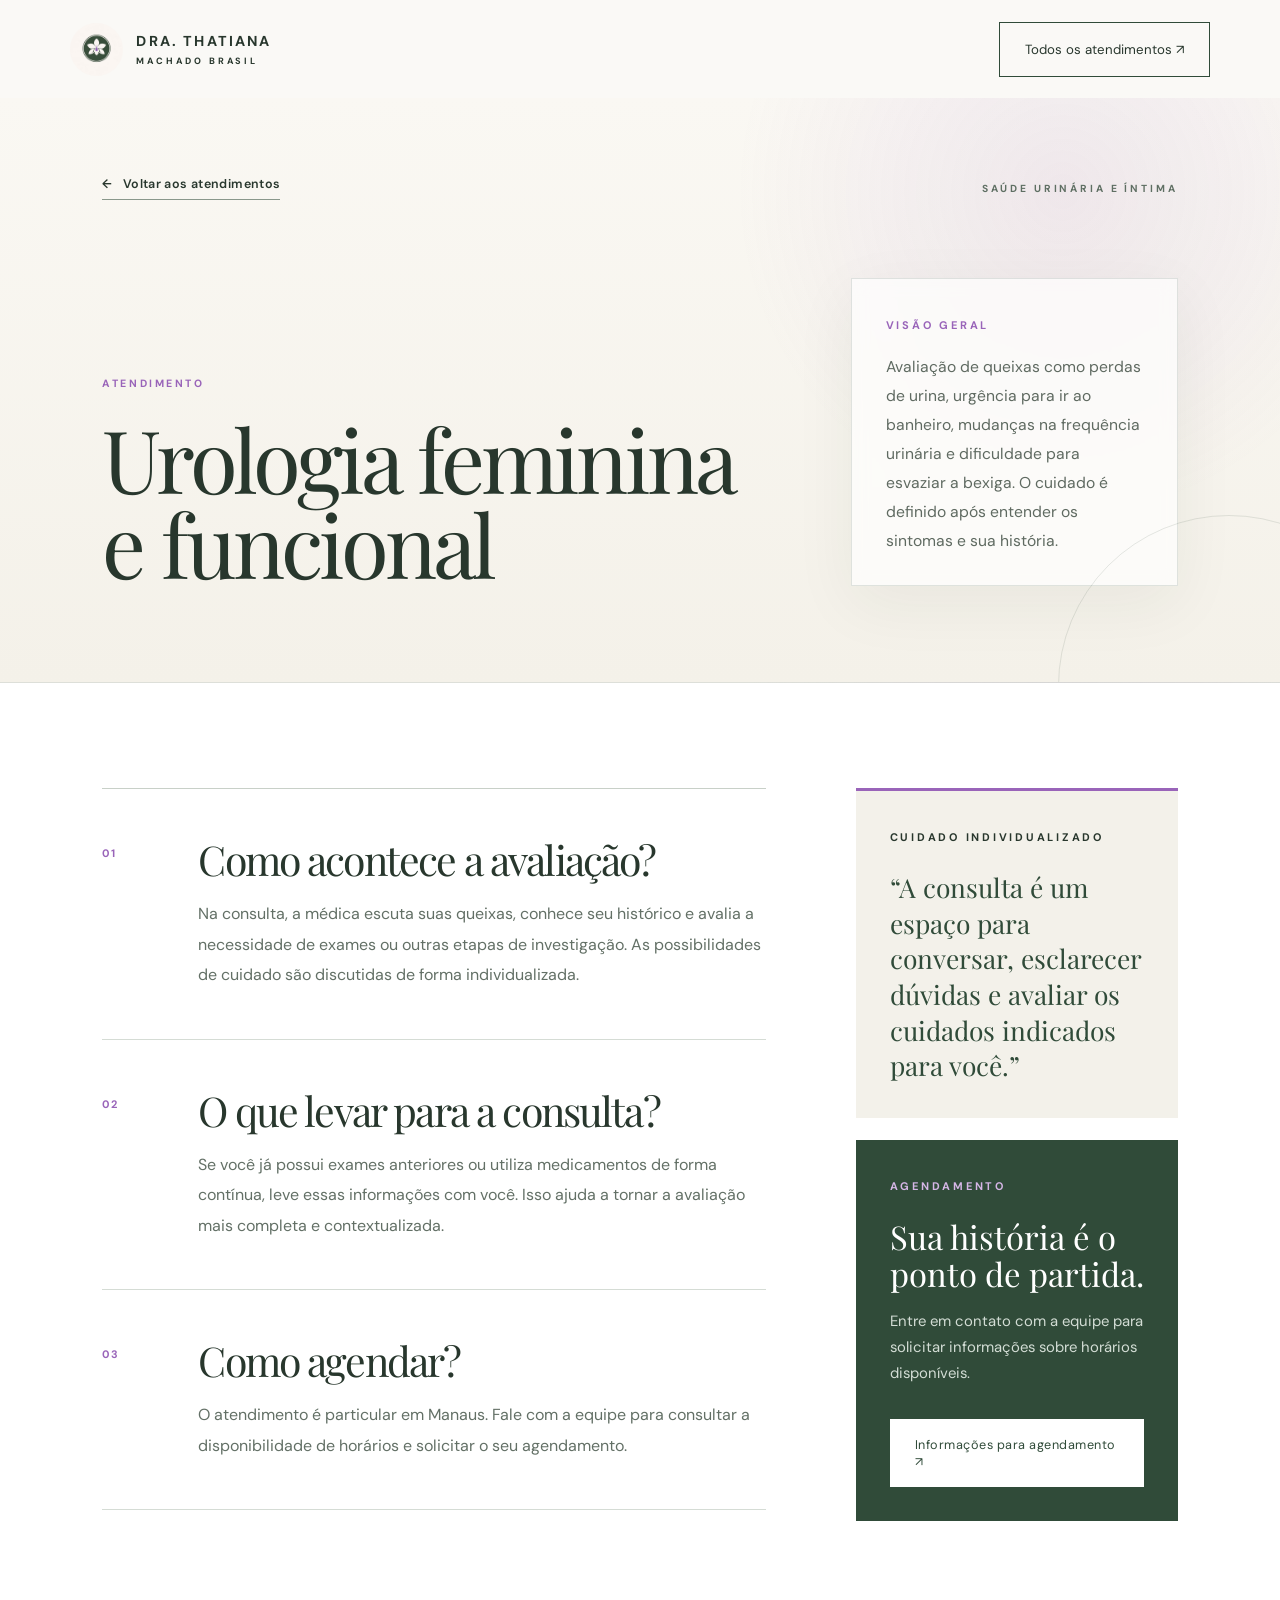
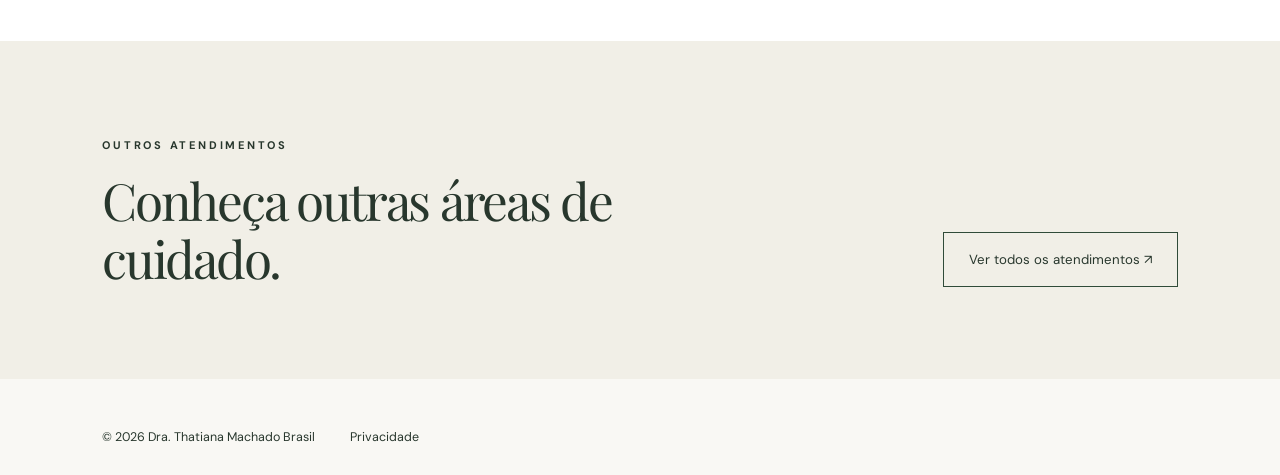
==== commit e02a395c: "Atualiza site Dra Thatiana" ====
--- a/site-dra-thatiana-bem-estar-split/atendimento.html
+++ b/site-dra-thatiana-bem-estar-split/atendimento.html
@@ -36,20 +36,14 @@
           </div>
 
           <div class="treatment-heading-grid">
-            <div class="treatment-title-column">
+            <div>
               <span class="treatment-number">ATENDIMENTO</span>
               <h1 id="titulo"></h1>
             </div>
 
-            <div class="treatment-visual-column">
-              <figure class="treatment-image-wrap">
-                <img id="imagem-atendimento" src="" alt="" />
-              </figure>
-
-              <div class="treatment-intro-card">
-                <span class="eyebrow">VISÃO GERAL</span>
-                <p id="descricao"></p>
-              </div>
+            <div class="treatment-intro-card">
+              <span class="eyebrow">VISÃO GERAL</span>
+              <p id="descricao"></p>
             </div>
           </div>
         </div>
@@ -104,7 +98,7 @@
                 Entre em contato com a equipe para solicitar informações sobre horários disponíveis.
               </p>
               <a class="btn treatment-btn" href="index.html#contato">
-                Escolher local de atendimento ↗
+                Informações para agendamento ↗
               </a>
             </div>
           </aside>
@@ -120,78 +114,41 @@
       </section>
     </main>
 
-    <footer class="premium-footer">
-   <div class="footer-bottom footer-bottom--single-row">
-    <a class="footer-identity" href="index.html">
-     <img src="assets/logo.jpeg" alt="Logotipo da Dra. Thatiana Machado Brasil"/>
-     <span>Dra. Thatiana Machado Brasil <small>Urologia feminina • Manaus, AM</small></span>
-    </a>
-    <a class="footer-pill footer-instagram" href="https://www.instagram.com/drathatiana.urologia/" target="_blank" rel="noopener noreferrer" aria-label="Instagram da Dra. Thatiana">
-     <svg aria-hidden="true" viewBox="0 0 24 24"><rect x="3" y="3" width="18" height="18" rx="5" ry="5"></rect><circle cx="12" cy="12" r="4"></circle><circle cx="17.5" cy="6.5" r="1"></circle></svg>
-     <span>@drathatiana.urologia</span>
-    </a>
-    <a class="footer-privacy" href="privacidade.html">Privacidade</a>
-    <small class="footer-copy">© 2026 Dra. Thatiana Machado Brasil. Desenvolvido por MAVEM.</small>
-   </div>
-  </footer>
+    <footer>
+      <p>© 2026 Dra. Thatiana Machado Brasil</p>
+      <a href="privacidade.html">Privacidade</a>
+    </footer>
 
     <script>
       const areas = {
-        urologia: {
-          titulo: 'Urologia feminina e funcional',
-          descricao: 'Avaliação de queixas como perdas de urina, urgência para ir ao banheiro, mudanças na frequência urinária e dificuldade para esvaziar a bexiga. O cuidado é definido após entender os sintomas e sua história.',
-          imagem: 'assets/atendimento-urologia-feminina.png',
-          alt: 'Consulta de urologia feminina e funcional com a Dra. Thatiana Machado Brasil'
-        },
-        menopausa: {
-          titulo: 'Saúde urinária na menopausa',
-          descricao: 'Avaliação de mudanças urinárias e desconfortos íntimos percebidos durante a perimenopausa e a menopausa. A consulta ajuda a investigar suas causas e conversar sobre as opções de cuidado.',
-          imagem: 'assets/atendimento-menopausa.png',
-          alt: 'Consulta sobre saúde urinária na menopausa com a Dra. Thatiana Machado Brasil'
-        },
-        infeccoes: {
-          titulo: 'Infecções urinárias recorrentes',
-          descricao: 'Investigação de episódios repetidos de infecção urinária e orientação conforme o histórico e os exames. Sintomas parecidos podem ter causas diferentes, por isso a avaliação é importante.',
-          imagem: 'assets/atendimento-infeccoes.png',
-          alt: 'Consulta sobre infecções urinárias recorrentes com a Dra. Thatiana Machado Brasil'
-        },
-        prolapsos: {
-          titulo: 'Prolapsos e condições uroginecológicas',
-          descricao: 'Avaliação de prolapsos, conhecidos popularmente como queda dos órgãos pélvicos, e de outras condições que afetam a função urinária e o conforto.',
-          imagem: 'assets/atendimento-prolapsos.png',
-          alt: 'Consulta sobre prolapsos e condições uroginecológicas com a Dra. Thatiana Machado Brasil'
-        },
-        ninfoplastia: {
-          titulo: 'Ninfoplastia e cirurgia íntima',
-          descricao: 'A ninfoplastia modifica os pequenos lábios da vulva. A consulta permite conversar sobre o incômodo, avaliar se existe indicação e compreender alternativas, riscos e recuperação.',
-          imagem: 'assets/atendimento-ninfoplastia.png',
-          alt: 'Consulta sobre ninfoplastia e cirurgia íntima com a Dra. Thatiana Machado Brasil'
-        }
+        urologia: [
+          'Urologia feminina e funcional',
+          'Avaliação de queixas como perdas de urina, urgência para ir ao banheiro, mudanças na frequência urinária e dificuldade para esvaziar a bexiga. O cuidado é definido após entender os sintomas e sua história.'
+        ],
+        menopausa: [
+          'Saúde urinária na menopausa',
+          'Avaliação de mudanças urinárias e desconfortos íntimos percebidos durante a perimenopausa e a menopausa. A consulta ajuda a investigar suas causas e conversar sobre as opções de cuidado.'
+        ],
+        infeccoes: [
+          'Infecções urinárias recorrentes',
+          'Investigação de episódios repetidos de infecção urinária e orientação conforme o histórico e os exames. Sintomas parecidos podem ter causas diferentes, por isso a avaliação é importante.'
+        ],
+        prolapsos: [
+          'Prolapsos e condições uroginecológicas',
+          'Avaliação de prolapsos, conhecidos popularmente como queda dos órgãos pélvicos, e de outras condições que afetam a função urinária e o conforto.'
+        ],
+        ninfoplastia: [
+          'Ninfoplastia e cirurgia íntima',
+          'A ninfoplastia modifica os pequenos lábios da vulva. A consulta permite conversar sobre o incômodo, avaliar se existe indicação e compreender alternativas, riscos e recuperação.'
+        ]
       };
 
       const selectedArea = new URLSearchParams(window.location.search).get('area');
       const currentArea = areas[selectedArea] || areas.urologia;
 
-      const titleElement = document.querySelector('#titulo');
-
-      if (selectedArea === 'prolapsos') {
-        document.querySelector('.treatment-page').classList.add('treatment-page--long-title');
-        titleElement.innerHTML = `
-          <span class="treatment-title-line">Prolapsos e</span>
-          <span class="treatment-title-line">condições</span>
-          <span class="treatment-title-line">uroginecológicas</span>
-        `;
-      } else {
-        titleElement.textContent = currentArea.titulo;
-      }
-
-      document.querySelector('#descricao').textContent = currentArea.descricao;
-
-      const treatmentImage = document.querySelector('#imagem-atendimento');
-      treatmentImage.src = currentArea.imagem;
-      treatmentImage.alt = currentArea.alt;
-
-      document.title = `${currentArea.titulo} | Dra. Thatiana Machado Brasil`;
+      document.querySelector('#titulo').textContent = currentArea[0];
+      document.querySelector('#descricao').textContent = currentArea[1];
+      document.title = `${currentArea[0]} | Dra. Thatiana Machado Brasil`;
     </script>
   </body>
 </html>
--- a/site-dra-thatiana-bem-estar-split/style.css
+++ b/site-dra-thatiana-bem-estar-split/style.css
@@ -392,45 +392,12 @@
   font-weight:400;
   margin:30px 0 15px
 }
-.consult-grid p {
+.consult-grid p,.consult-note {
   line-height:1.8;
   color:#677267
 }
 .consult-note {
-  margin-top:35px;
-  display:flex;
-  align-items:center;
-  justify-content:center;
-  gap:14px;
-  width:fit-content;
-  max-width:100%;
-  margin-left:auto;
-  margin-right:auto;
-  padding:16px 20px;
-  border:1px solid #d5dacf;
-  background:#fffdf8;
-  border-radius:18px;
-  box-shadow:0 12px 28px rgba(34,60,44,.06)
-}
-.consult-note p {
-  margin:0;
-  line-height:1.8;
-  color:#677267
-}
-.note-icon {
-  width:30px;
-  height:30px;
-  flex:0 0 30px;
-  display:inline-flex;
-  align-items:center;
-  justify-content:center;
-  border-radius:50%;
-  border:1px solid rgba(48,75,57,.28);
-  background:rgba(153,100,185,.10);
-  color:var(--lilac);
-  font-size:.95rem;
-  font-weight:700;
-  line-height:1
+  margin-top:35px
 }
 .faq {
   display:grid;
@@ -504,126 +471,38 @@
   margin-top:28px;
   padding-top:20px
 }
-.premium-footer {
-  position:relative;
-  overflow:hidden;
-  background:
-    radial-gradient(circle at 20% 0%, rgba(153,100,185,.16), transparent 30%),
-    linear-gradient(105deg, #223c2c 0%, #304b39 58%, #263f30 100%);
-  color:#fff;
-  padding:42px 8% 26px;
-  font-size:.82rem;
-}
-
-.premium-footer::before {
-  content:'';
-  position:absolute;
-  inset:auto -90px -150px auto;
-  width:330px;
-  height:330px;
-  border:1px solid rgba(255,255,255,.08);
-  border-radius:50%;
-}
-
-.footer-contact-pills {
-  position:relative;
-  z-index:1;
-  display:flex;
-  justify-content:center;
+footer {
+  background:#f9f8f4;
+  padding:50px 8% 30px;
+  display:flex;
   align-items:center;
+  gap:35px;
   flex-wrap:wrap;
-  gap:16px;
-  padding:0 0 32px;
-}
-
-.footer-pill {
-  min-height:54px;
-  padding:0 22px;
-  display:inline-flex;
+  font-size:.78rem
+}
+.footer-brand {
+  display:flex;
   align-items:center;
-  justify-content:center;
-  gap:12px;
-  border:1px solid rgba(255,255,255,.24);
-  border-radius:999px;
-  color:#f7f3ea;
-  font-weight:600;
-  letter-spacing:.01em;
-  background:rgba(255,255,255,.035);
-  backdrop-filter:blur(5px);
-  transition:background .2s,border-color .2s,transform .2s;
-}
-
-.footer-pill:hover {
-  background:rgba(255,255,255,.10);
-  border-color:rgba(215,185,230,.72);
-  transform:translateY(-2px);
-}
-
-.footer-pill svg {
-  width:21px;
-  height:21px;
-  flex:0 0 21px;
-  fill:none;
-  stroke:currentColor;
-  stroke-width:1.7;
-  stroke-linecap:round;
-  stroke-linejoin:round;
-}
-
-.footer-bottom {
-  position:relative;
-  z-index:1;
-  display:grid;
-  grid-template-columns:1fr auto;
-  align-items:center;
-  gap:18px 30px;
-  padding-top:24px;
-  border-top:1px solid rgba(255,255,255,.13);
-}
-
-.footer-identity {
-  display:inline-flex;
-  align-items:center;
-  gap:13px;
-  width:max-content;
-  font-weight:700;
-}
-
-.footer-identity img {
-  width:44px;
-  height:44px;
-  border-radius:50%;
-  object-fit:cover;
-  border:1px solid rgba(255,255,255,.22);
-}
-
-.footer-identity span {
-  display:flex;
-  flex-direction:column;
-  gap:3px;
-}
-
-.footer-identity small {
-  color:#cad6cc;
-  font-size:.68rem;
-  font-weight:400;
-}
-
-.footer-privacy {
-  color:#eef4ef;
-  border-bottom:1px solid rgba(255,255,255,.25);
-  padding-bottom:3px;
-}
-
-.footer-privacy:hover {
-  color:#d7b9e6;
-  border-color:#d7b9e6;
-}
-
-.footer-copy {
-  grid-column:1 / -1;
-  color:#aebdaf;
-  font-size:.68rem;
+  gap:14px;
+  font-weight:700
+}
+.footer-brand img {
+  width:55px;
+  border-radius:50%
+}
+footer p {
+  margin:0
+}
+footer>div:nth-of-type(2) {
+  display:flex;
+  gap:25px;
+  margin-left:auto
+}
+footer small {
+  width:100%;
+  border-top:1px solid #d9ded7;
+  padding-top:20px;
+  color:#738074
 }
 a:focus-visible,button:focus-visible,summary:focus-visible {
   outline:3px solid var(--lilac);
@@ -721,10 +600,6 @@
   .consult-grid {
     grid-template-columns:1fr
   }
-  .consult-note {
-    align-items:flex-start;
-    text-align:left
-  }
   .wellbeing-split {
     grid-template-columns:1fr
   }
@@ -889,34 +764,9 @@
 
 .treatment-heading-grid {
   display: grid;
-  grid-template-columns: minmax(0, 1.12fr) minmax(420px, .88fr);
-  gap: 72px;
-  align-items: center;
-}
-
-.treatment-title-column {
-  position: relative;
-  z-index: 2;
-}
-
-.treatment-visual-column {
-  position: relative;
-  padding-bottom: 86px;
-}
-
-.treatment-image-wrap {
-  margin: 0;
-  height: 430px;
-  overflow: hidden;
-  background: #e9e5dc;
-  box-shadow: 0 24px 70px rgba(35,52,41,.10);
-}
-
-.treatment-image-wrap img {
-  width: 100%;
-  height: 100%;
-  object-fit: cover;
-  object-position: center;
+  grid-template-columns: minmax(0, 1.45fr) minmax(320px, .72fr);
+  gap: 90px;
+  align-items: end;
 }
 
 .treatment-number {
@@ -936,16 +786,11 @@
 }
 
 .treatment-intro-card {
-  position: absolute;
-  left: -44px;
-  right: 34px;
-  bottom: 0;
-  z-index: 3;
-  padding: 30px 32px 28px;
-  background: rgba(255,255,255,.94);
+  padding: 34px 34px 30px;
+  background: rgba(255,255,255,.68);
   border: 1px solid rgba(48,75,57,.14);
-  backdrop-filter: blur(10px);
-  box-shadow: 0 18px 60px rgba(35,52,41,.10);
+  backdrop-filter: blur(8px);
+  box-shadow: 0 18px 60px rgba(35,52,41,.06);
 }
 
 .treatment-intro-card .eyebrow {
@@ -1095,19 +940,6 @@
     gap: 45px;
   }
 
-  .treatment-visual-column {
-    padding-bottom: 68px;
-  }
-
-  .treatment-image-wrap {
-    height: min(58vw, 480px);
-  }
-
-  .treatment-intro-card {
-    left: 28px;
-    right: 28px;
-  }
-
   .treatment-aside {
     position: static;
     grid-template-columns: 1fr 1fr;
@@ -1141,20 +973,7 @@
     font-size: clamp(3rem, 14vw, 4.3rem);
   }
 
-  .treatment-visual-column {
-    padding-bottom: 0;
-  }
-
-  .treatment-image-wrap {
-    height: 310px;
-  }
-
   .treatment-intro-card {
-    position: relative;
-    left: auto;
-    right: auto;
-    bottom: auto;
-    margin-top: 14px;
     padding: 27px 24px;
   }
 
@@ -1187,854 +1006,3 @@
     padding: 65px 7%;
   }
 }
-
-
-/* ===== Locais de atendimento ===== */
-.locations {
-  background:
-    radial-gradient(circle at 88% 12%, rgba(153,100,185,.12), transparent 24%),
-    linear-gradient(180deg, #f7f5ef 0%, #efede5 100%);
-}
-
-.locations-head {
-  display:grid;
-  grid-template-columns:minmax(0,1.15fr) minmax(300px,.62fr);
-  gap:70px;
-  align-items:end;
-  margin-bottom:62px;
-}
-
-.locations-head h2 {
-  max-width:760px;
-  margin:22px 0 0;
-}
-
-.locations-head p {
-  margin:0 0 12px;
-  max-width:470px;
-  color:#667168;
-  line-height:1.9;
-}
-
-.location-grid {
-  display:grid;
-  grid-template-columns:repeat(2,minmax(0,1fr));
-  gap:26px;
-}
-
-.location-card {
-  position:relative;
-  min-height:390px;
-  padding:38px;
-  display:flex;
-  flex-direction:column;
-  align-items:flex-start;
-  border:1px solid rgba(48,75,57,.16);
-  background:rgba(255,255,255,.88);
-  box-shadow:0 20px 60px rgba(35,52,41,.07);
-  overflow:hidden;
-}
-
-.location-card::after {
-  content:'';
-  position:absolute;
-  width:220px;
-  height:220px;
-  border:1px solid rgba(48,75,57,.10);
-  border-radius:50%;
-  right:-105px;
-  bottom:-125px;
-}
-
-.location-card--accent {
-  background:var(--green);
-  color:#fff;
-}
-
-.location-card--accent::after {
-  border-color:rgba(255,255,255,.13);
-}
-
-.location-card__top {
-  width:100%;
-  display:flex;
-  justify-content:space-between;
-  gap:20px;
-  align-items:center;
-  margin-bottom:60px;
-}
-
-.location-index {
-  color:var(--lilac);
-  font-size:.72rem;
-  font-weight:700;
-  letter-spacing:.18em;
-}
-
-.location-card--accent .location-index {
-  color:#d7b9e6;
-}
-
-.location-tag {
-  font-size:.61rem;
-  font-weight:700;
-  letter-spacing:.20em;
-  color:#768079;
-}
-
-.location-card--accent .location-tag {
-  color:#ccd6ce;
-}
-
-.location-brand {
-  display:flex;
-  align-items:flex-start;
-  gap:18px;
-}
-
-.location-brand-copy {
-  min-width:0;
-}
-
-.location-logo {
-  flex:0 0 auto;
-  display:block;
-  object-fit:contain;
-  image-rendering:auto;
-}
-
-.location-logo--iuam {
-  width:110px;
-  margin-top:4px;
-}
-
-.location-logo--elainy {
-  width:54px;
-  margin-top:6px;
-}
-
-.location-card h3 {
-  margin:0;
-  max-width:520px;
-  font-family:'Playfair Display',serif;
-  font-weight:400;
-  font-size:clamp(2.1rem,3.5vw,3.8rem);
-  line-height:1.04;
-  letter-spacing:-.035em;
-}
-
-.location-name {
-  margin:14px 0 0;
-  color:#58665c;
-  font-weight:600;
-}
-
-.location-card--accent .location-name {
-  color:#d8e0d9;
-}
-
-.location-copy {
-  margin:30px 0 34px;
-  max-width:520px;
-  color:#6b756d;
-  line-height:1.85;
-}
-
-.location-card--accent .location-copy {
-  color:#cbd6cd;
-}
-
-.location-btn {
-  position:relative;
-  z-index:2;
-  margin-top:auto;
-}
-
-.location-card--accent .location-btn {
-  background:#fff;
-  color:var(--green);
-}
-
-.location-btn {
-  gap:12px;
-}
-
-.btn-whatsapp-icon {
-  width:20px;
-  height:20px;
-  flex:0 0 20px;
-  fill:none;
-  stroke:currentColor;
-  stroke-width:1.7;
-  stroke-linecap:round;
-  stroke-linejoin:round;
-}
-
-.location-btn .btn-arrow {
-  margin-left:12px;
-}
-
-.location-actions {
-  width:100%;
-  margin-top:auto;
-  display:flex;
-  align-items:stretch;
-  gap:12px;
-  flex-wrap:wrap;
-  position:relative;
-  z-index:2;
-}
-
-.location-actions .location-btn {
-  margin-top:0;
-}
-
-.location-map-btn {
-  min-height:54px;
-  padding:15px 18px;
-  display:inline-flex;
-  align-items:center;
-  justify-content:center;
-  gap:10px;
-  border:1px solid rgba(48,75,57,.32);
-  background:transparent;
-  color:var(--green);
-  font-size:.79rem;
-  letter-spacing:.02em;
-  transition:background .2s,color .2s,border-color .2s,transform .2s;
-}
-
-.location-map-btn:hover {
-  background:#eef0e9;
-  border-color:var(--green);
-  transform:translateY(-2px);
-}
-
-.btn-location-icon {
-  width:19px;
-  height:19px;
-  flex:0 0 19px;
-  fill:none;
-  stroke:currentColor;
-  stroke-width:1.7;
-  stroke-linecap:round;
-  stroke-linejoin:round;
-}
-
-.location-map-btn .btn-arrow {
-  margin-left:6px;
-}
-
-.location-card--accent .location-map-btn {
-  color:#fff;
-  border-color:rgba(255,255,255,.42);
-}
-
-.location-card--accent .location-map-btn:hover {
-  background:rgba(255,255,255,.10);
-  border-color:#fff;
-}
-
-.location-card--accent .location-btn:hover {
-  background:#d7b9e6;
-  color:var(--deep);
-}
-
-.locations-foot {
-  margin-top:28px;
-  padding-top:22px;
-  border-top:1px solid rgba(48,75,57,.16);
-  display:flex;
-  justify-content:space-between;
-  gap:28px;
-  color:#717c73;
-  font-size:.76rem;
-}
-
-/* Prolapsos: título longo com quebra controlada para nunca entrar sob a imagem. */
-.treatment-page--long-title .treatment-heading-grid {
-  grid-template-columns:minmax(0,.90fr) minmax(500px,1.10fr);
-  gap:88px;
-  align-items:center;
-}
-
-.treatment-page--long-title .treatment-title-column {
-  min-width:0;
-  overflow:visible;
-}
-
-.treatment-page--long-title .treatment-heading-grid h1 {
-  width:100%;
-  max-width:620px;
-  font-size:clamp(3.25rem,4.65vw,5.45rem);
-  line-height:.99;
-  letter-spacing:-.052em;
-}
-
-.treatment-page--long-title .treatment-visual-column {
-  padding-bottom:118px;
-}
-
-.treatment-page--long-title .treatment-intro-card {
-  left:0;
-  right:34px;
-  max-width:none;
-}
-
-.treatment-title-line {
-  display:block;
-  white-space:nowrap;
-}
-
-@media(max-width:900px) {
-  .locations-head,
-  .location-grid {
-    grid-template-columns:1fr;
-  }
-
-  .locations-head {
-    gap:28px;
-  }
-
-  .location-card {
-    min-height:350px;
-  }
-
-  .treatment-page--long-title .treatment-heading-grid {
-    grid-template-columns:1fr;
-    gap:45px;
-  }
-
-  .treatment-page--long-title .treatment-heading-grid h1 {
-    max-width:850px;
-    font-size:clamp(3rem,9vw,5.4rem);
-  }
-
-  .treatment-page--long-title .treatment-visual-column {
-    padding-bottom:86px;
-  }
-
-  .treatment-page--long-title .treatment-intro-card {
-    left:18px;
-    right:18px;
-  }
-
-  .treatment-page--long-title .treatment-title-line {
-    white-space:normal;
-  }
-}
-
-@media(max-width:550px) {
-  .location-card {
-    min-height:0;
-    padding:30px 24px;
-  }
-
-  .location-card__top {
-    margin-bottom:42px;
-  }
-
-  .location-brand {
-    gap:14px;
-    align-items:center;
-  }
-
-  .location-logo--iuam {
-    width:88px;
-    margin-top:0;
-  }
-
-  .location-logo--elainy {
-    width:44px;
-    margin-top:0;
-  }
-
-  .location-actions {
-    flex-direction:column;
-  }
-
-  .location-actions .location-btn,
-  .location-map-btn {
-    width:100%;
-  }
-
-  .locations-foot {
-    flex-direction:column;
-    gap:8px;
-  }
-}
-
-@media(max-width:700px) {
-  .premium-footer {
-    padding:36px 7% 24px;
-  }
-
-  .footer-contact-pills {
-    align-items:stretch;
-    gap:12px;
-  }
-
-  .footer-pill {
-    width:100%;
-    justify-content:flex-start;
-    padding:0 18px;
-  }
-
-  .footer-bottom {
-    grid-template-columns:1fr;
-  }
-
-  .footer-privacy {
-    width:max-content;
-  }
-}
-
-
-/* ===== Rodapé compacto: identidade + Instagram + privacidade na mesma linha ===== */
-.footer-bottom--single-row {
-  grid-template-columns:minmax(280px,1fr) auto auto;
-  align-items:center;
-  column-gap:24px;
-  row-gap:18px;
-  padding-top:0;
-  border-top:0;
-}
-
-.footer-bottom--single-row .footer-instagram {
-  min-height:48px;
-  padding:0 19px;
-  justify-self:center;
-}
-
-.footer-bottom--single-row .footer-privacy {
-  justify-self:end;
-}
-
-.footer-bottom--single-row .footer-copy {
-  grid-column:1 / -1;
-  margin-top:2px;
-  padding-top:18px;
-  border-top:1px solid rgba(255,255,255,.13);
-}
-
-@media(max-width:850px) {
-  .footer-bottom--single-row {
-    grid-template-columns:1fr auto;
-  }
-
-  .footer-bottom--single-row .footer-instagram {
-    justify-self:end;
-  }
-
-  .footer-bottom--single-row .footer-privacy {
-    grid-column:1 / -1;
-    justify-self:start;
-  }
-}
-
-@media(max-width:600px) {
-  .footer-bottom--single-row {
-    grid-template-columns:1fr;
-  }
-
-  .footer-bottom--single-row .footer-instagram,
-  .footer-bottom--single-row .footer-privacy {
-    justify-self:start;
-  }
-
-  .footer-bottom--single-row .footer-instagram {
-    width:auto;
-  }
-}
-
-/* ===== Página de Privacidade ===== */
-.privacy-header-link {
-  margin-top:0;
-}
-
-.privacy-page {
-  background:#f8f6f1;
-}
-
-.privacy-hero {
-  min-height:610px;
-  padding:110px 8% 95px;
-  display:grid;
-  grid-template-columns:minmax(0,1.12fr) minmax(300px,.58fr);
-  align-items:center;
-  gap:80px;
-  position:relative;
-  overflow:hidden;
-  background:
-    radial-gradient(circle at 85% 18%, rgba(153,100,185,.13), transparent 22%),
-    linear-gradient(180deg,#faf9f5 0%,#f4f1e9 100%);
-}
-
-.privacy-hero::after {
-  content:'';
-  position:absolute;
-  width:420px;
-  height:420px;
-  right:-190px;
-  bottom:-220px;
-  border:1px solid rgba(48,75,57,.12);
-  border-radius:50%;
-}
-
-.privacy-hero__copy {
-  position:relative;
-  z-index:2;
-  max-width:850px;
-}
-
-.privacy-hero h1 {
-  max-width:820px;
-  margin:28px 0 30px;
-  font-size:clamp(4rem,7vw,7.6rem);
-}
-
-.privacy-hero p {
-  max-width:690px;
-  margin:0;
-  color:#647068;
-  font-size:1.05rem;
-  line-height:1.9;
-}
-
-.privacy-meta {
-  margin-top:42px;
-  padding-top:20px;
-  width:max-content;
-  max-width:100%;
-  display:flex;
-  gap:18px;
-  border-top:1px solid rgba(48,75,57,.22);
-  color:#657067;
-  font-size:.78rem;
-}
-
-.privacy-meta strong {
-  color:var(--green);
-  font-weight:600;
-}
-
-.privacy-hero__mark {
-  justify-self:end;
-  width:min(100%,380px);
-  aspect-ratio:1/1;
-  border-radius:50%;
-  border:1px solid rgba(48,75,57,.15);
-  display:flex;
-  flex-direction:column;
-  align-items:center;
-  justify-content:center;
-  gap:24px;
-  position:relative;
-  background:rgba(255,255,255,.5);
-  box-shadow:0 30px 80px rgba(48,75,57,.06);
-}
-
-.privacy-hero__mark::before {
-  content:'';
-  position:absolute;
-  inset:18px;
-  border:1px solid rgba(153,100,185,.17);
-  border-radius:50%;
-}
-
-.privacy-hero__mark img {
-  width:120px;
-  height:120px;
-  border-radius:50%;
-  object-fit:cover;
-  position:relative;
-  z-index:1;
-}
-
-.privacy-hero__mark span {
-  position:relative;
-  z-index:1;
-  font-size:.66rem;
-  letter-spacing:.28em;
-  font-weight:700;
-  color:var(--green);
-}
-
-.privacy-layout {
-  padding:110px 8% 130px;
-  display:grid;
-  grid-template-columns:250px minmax(0,900px);
-  justify-content:center;
-  gap:90px;
-  background:#fff;
-}
-
-.privacy-nav {
-  position:sticky;
-  top:40px;
-  align-self:start;
-  display:flex;
-  flex-direction:column;
-  gap:0;
-  padding:28px 0;
-  border-top:1px solid rgba(48,75,57,.18);
-  border-bottom:1px solid rgba(48,75,57,.18);
-}
-
-.privacy-nav .eyebrow {
-  margin-bottom:18px;
-  color:var(--lilac);
-}
-
-.privacy-nav a {
-  padding:12px 0;
-  color:#667168;
-  font-size:.78rem;
-  line-height:1.45;
-  border-bottom:1px solid rgba(48,75,57,.08);
-  transition:color .2s,padding-left .2s;
-}
-
-.privacy-nav a:last-child {
-  border-bottom:0;
-}
-
-.privacy-nav a:hover {
-  color:var(--lilac);
-  padding-left:7px;
-}
-
-.privacy-content {
-  min-width:0;
-}
-
-.privacy-block {
-  display:grid;
-  grid-template-columns:58px minmax(0,1fr);
-  gap:28px;
-  padding:0 0 64px;
-  margin-bottom:64px;
-  border-bottom:1px solid #dde2dc;
-  scroll-margin-top:40px;
-}
-
-.privacy-number {
-  padding-top:10px;
-  color:var(--lilac);
-  font-size:.72rem;
-  font-weight:700;
-  letter-spacing:.16em;
-}
-
-.privacy-block h2 {
-  margin:0 0 24px;
-  font-size:clamp(2.2rem,4vw,4rem);
-}
-
-.privacy-block p {
-  max-width:780px;
-  margin:0 0 18px;
-  color:#626f65;
-  line-height:1.95;
-  font-size:1rem;
-}
-
-.privacy-block p:last-child {
-  margin-bottom:0;
-}
-
-.privacy-cards {
-  display:grid;
-  grid-template-columns:repeat(3,minmax(0,1fr));
-  gap:14px;
-  margin-top:32px;
-}
-
-.privacy-cards article {
-  min-height:210px;
-  padding:26px 24px;
-  background:#f4f3ed;
-  border-top:1px solid #aab6ab;
-}
-
-.privacy-cards article>span {
-  color:var(--lilac);
-  font-size:.66rem;
-  letter-spacing:.17em;
-  font-weight:700;
-}
-
-.privacy-cards h3 {
-  margin:25px 0 12px;
-  font-family:'Playfair Display',serif;
-  font-weight:400;
-  font-size:1.55rem;
-}
-
-.privacy-cards p {
-  margin:0;
-  font-size:.86rem;
-  line-height:1.75;
-}
-
-.privacy-block--accent {
-  padding:48px;
-  margin-left:-48px;
-  margin-right:-48px;
-  grid-template-columns:58px minmax(0,1fr);
-  color:#fff;
-  background:var(--green);
-  border-bottom:0;
-}
-
-.privacy-block--accent h2 {
-  color:#fff;
-}
-
-.privacy-block--accent p {
-  color:#d6dfd7;
-}
-
-.privacy-block--accent .privacy-number {
-  color:#d4afe6;
-}
-
-.privacy-contact-box {
-  padding:46px;
-  margin-left:-46px;
-  margin-right:-46px;
-  background:#f3f0f5;
-  border:1px solid rgba(153,100,185,.16);
-}
-
-.privacy-contact-box h2 {
-  margin-top:18px;
-}
-
-.privacy-pending {
-  width:max-content;
-  max-width:100%;
-  margin-top:28px;
-  padding:15px 18px;
-  border:1px solid rgba(48,75,57,.18);
-  background:#fff;
-  color:#5e6a61;
-  font-size:.82rem;
-}
-
-.privacy-pending strong {
-  color:var(--green);
-}
-
-.privacy-review-note {
-  margin-top:10px;
-  padding:24px 28px;
-  display:grid;
-  grid-template-columns:auto 1fr;
-  gap:20px;
-  align-items:start;
-  background:#fffaf0;
-  border-left:3px solid var(--lilac);
-}
-
-.privacy-review-note span {
-  color:var(--lilac);
-  font-size:.67rem;
-  letter-spacing:.18em;
-  font-weight:700;
-}
-
-.privacy-review-note p {
-  margin:0;
-  color:#687269;
-  line-height:1.8;
-  font-size:.86rem;
-}
-
-@media(max-width:1000px) {
-  .privacy-hero {
-    grid-template-columns:1fr;
-    gap:55px;
-  }
-
-  .privacy-hero__mark {
-    justify-self:start;
-    width:300px;
-  }
-
-  .privacy-layout {
-    grid-template-columns:1fr;
-    gap:55px;
-  }
-
-  .privacy-nav {
-    position:static;
-    display:grid;
-    grid-template-columns:repeat(2,minmax(0,1fr));
-    column-gap:26px;
-  }
-
-  .privacy-nav .eyebrow {
-    grid-column:1 / -1;
-  }
-}
-
-@media(max-width:700px) {
-  .privacy-header .privacy-header-link {
-    padding:12px 14px;
-    font-size:.72rem;
-  }
-
-  .privacy-hero {
-    min-height:auto;
-    padding:80px 7% 70px;
-  }
-
-  .privacy-hero h1 {
-    font-size:clamp(3.4rem,15vw,5rem);
-  }
-
-  .privacy-hero__mark {
-    width:220px;
-  }
-
-  .privacy-hero__mark img {
-    width:84px;
-    height:84px;
-  }
-
-  .privacy-layout {
-    padding:75px 7% 95px;
-  }
-
-  .privacy-nav {
-    grid-template-columns:1fr;
-  }
-
-  .privacy-block,
-  .privacy-block--accent,
-  .privacy-contact-box {
-    grid-template-columns:1fr;
-    gap:15px;
-  }
-
-  .privacy-block {
-    padding-bottom:48px;
-    margin-bottom:48px;
-  }
-
-  .privacy-block--accent,
-  .privacy-contact-box {
-    margin-left:-3%;
-    margin-right:-3%;
-    padding:34px 7%;
-  }
-
-  .privacy-cards {
-    grid-template-columns:1fr;
-  }
-
-  .privacy-review-note {
-    grid-template-columns:1fr;
-  }
-}
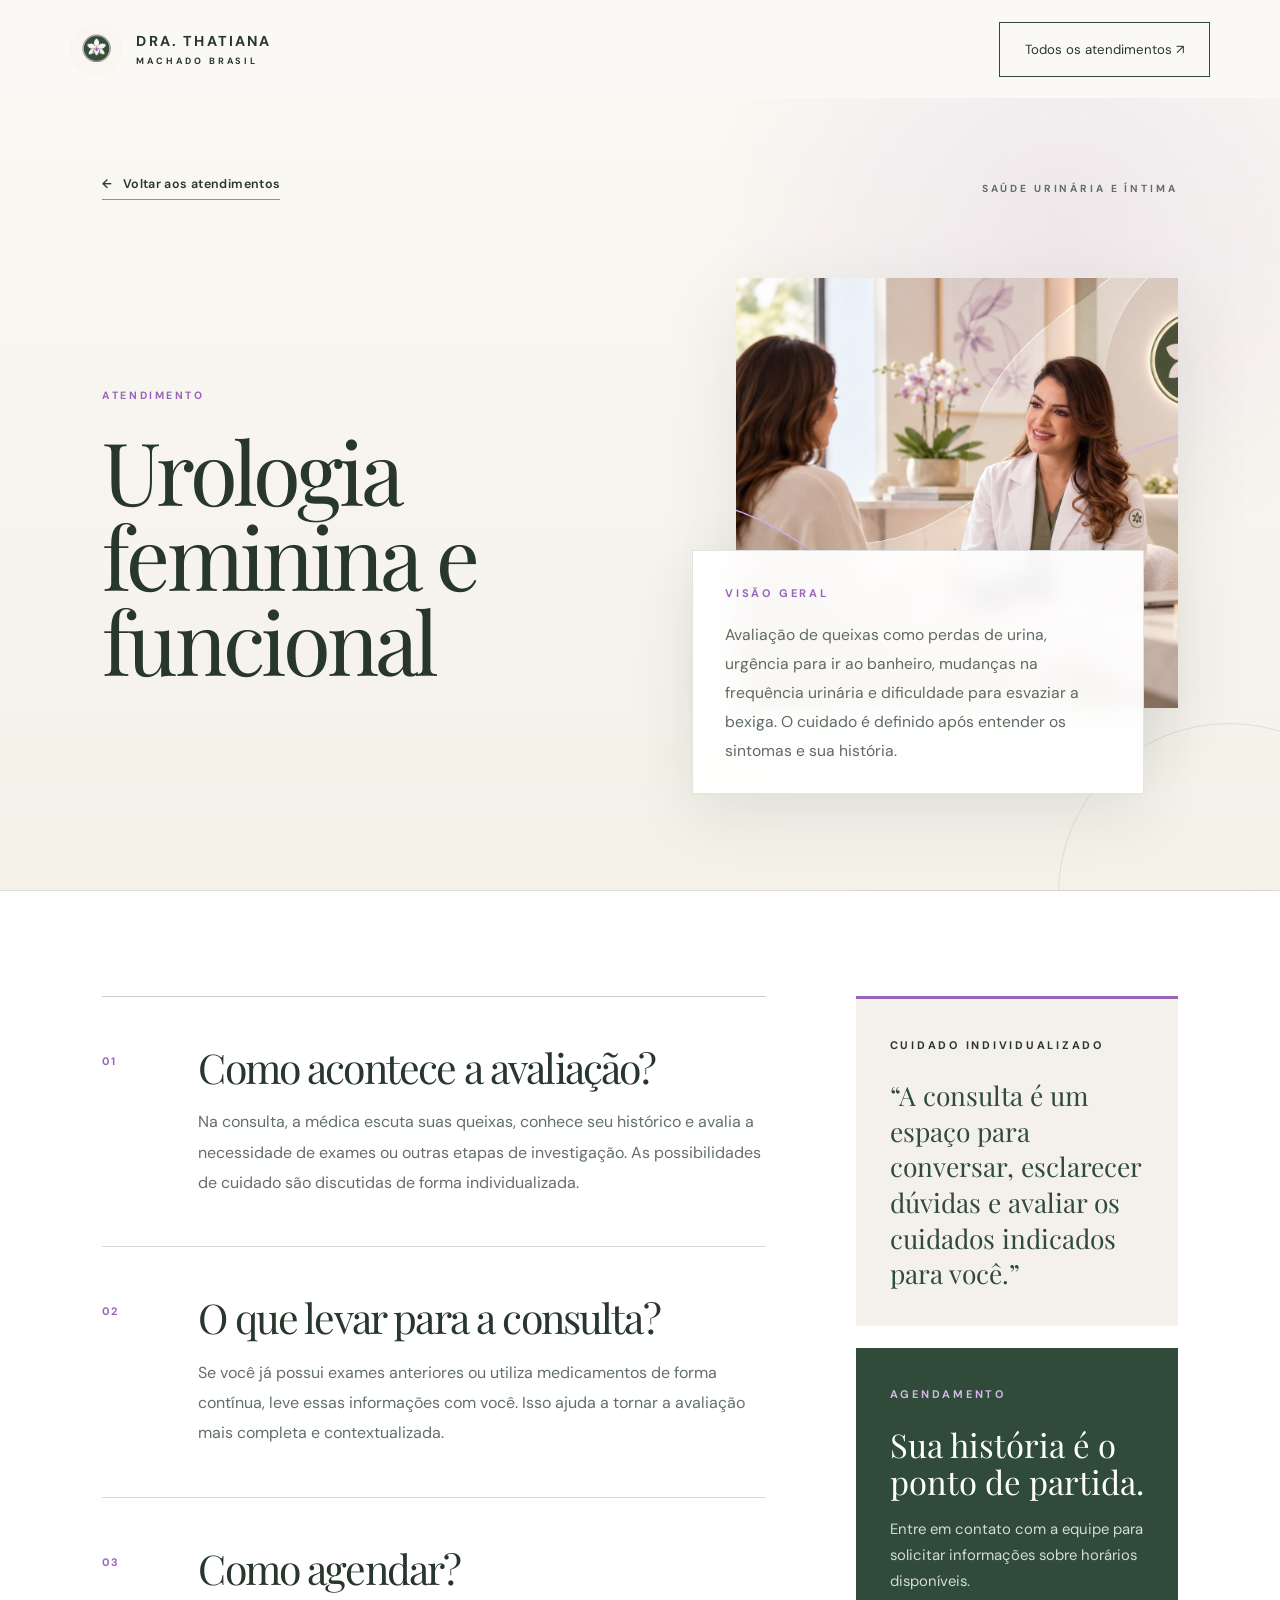
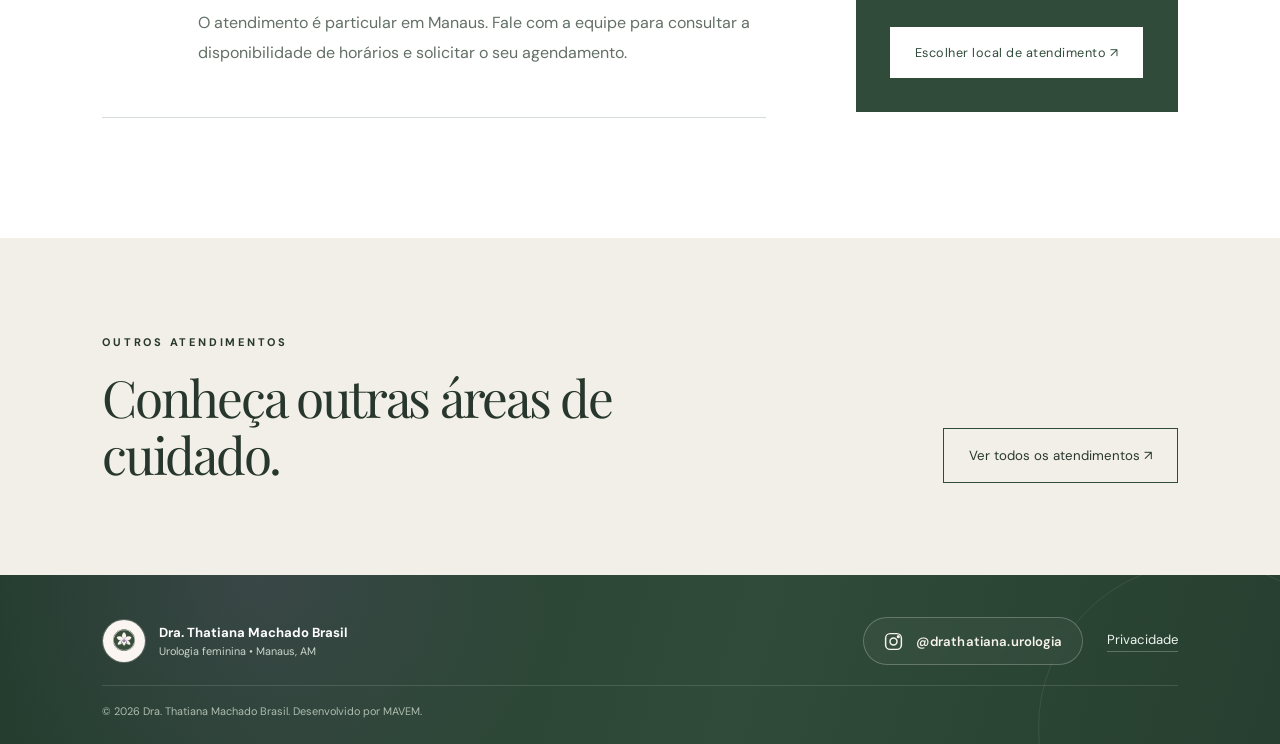
==== commit 9bfd8faa: "Merge branch 'main' of https://github.com/Luizpaulo99/Dra-Thatiana" ====
--- a/site-dra-thatiana-bem-estar-split/atendimento.html
+++ b/site-dra-thatiana-bem-estar-split/atendimento.html
@@ -36,14 +36,20 @@
           </div>
 
           <div class="treatment-heading-grid">
-            <div>
+            <div class="treatment-title-column">
               <span class="treatment-number">ATENDIMENTO</span>
               <h1 id="titulo"></h1>
             </div>
 
-            <div class="treatment-intro-card">
-              <span class="eyebrow">VISÃO GERAL</span>
-              <p id="descricao"></p>
+            <div class="treatment-visual-column">
+              <figure class="treatment-image-wrap">
+                <img id="imagem-atendimento" src="" alt="" />
+              </figure>
+
+              <div class="treatment-intro-card">
+                <span class="eyebrow">VISÃO GERAL</span>
+                <p id="descricao"></p>
+              </div>
             </div>
           </div>
         </div>
@@ -98,7 +104,7 @@
                 Entre em contato com a equipe para solicitar informações sobre horários disponíveis.
               </p>
               <a class="btn treatment-btn" href="index.html#contato">
-                Informações para agendamento ↗
+                Escolher local de atendimento ↗
               </a>
             </div>
           </aside>
@@ -114,41 +120,78 @@
       </section>
     </main>
 
-    <footer>
-      <p>© 2026 Dra. Thatiana Machado Brasil</p>
-      <a href="privacidade.html">Privacidade</a>
-    </footer>
+    <footer class="premium-footer">
+   <div class="footer-bottom footer-bottom--single-row">
+    <a class="footer-identity" href="index.html">
+     <img src="assets/logo.jpeg" alt="Logotipo da Dra. Thatiana Machado Brasil"/>
+     <span>Dra. Thatiana Machado Brasil <small>Urologia feminina • Manaus, AM</small></span>
+    </a>
+    <a class="footer-pill footer-instagram" href="https://www.instagram.com/drathatiana.urologia/" target="_blank" rel="noopener noreferrer" aria-label="Instagram da Dra. Thatiana">
+     <svg aria-hidden="true" viewBox="0 0 24 24"><rect x="3" y="3" width="18" height="18" rx="5" ry="5"></rect><circle cx="12" cy="12" r="4"></circle><circle cx="17.5" cy="6.5" r="1"></circle></svg>
+     <span>@drathatiana.urologia</span>
+    </a>
+    <a class="footer-privacy" href="privacidade.html">Privacidade</a>
+    <small class="footer-copy">© 2026 Dra. Thatiana Machado Brasil. Desenvolvido por MAVEM.</small>
+   </div>
+  </footer>
 
     <script>
       const areas = {
-        urologia: [
-          'Urologia feminina e funcional',
-          'Avaliação de queixas como perdas de urina, urgência para ir ao banheiro, mudanças na frequência urinária e dificuldade para esvaziar a bexiga. O cuidado é definido após entender os sintomas e sua história.'
-        ],
-        menopausa: [
-          'Saúde urinária na menopausa',
-          'Avaliação de mudanças urinárias e desconfortos íntimos percebidos durante a perimenopausa e a menopausa. A consulta ajuda a investigar suas causas e conversar sobre as opções de cuidado.'
-        ],
-        infeccoes: [
-          'Infecções urinárias recorrentes',
-          'Investigação de episódios repetidos de infecção urinária e orientação conforme o histórico e os exames. Sintomas parecidos podem ter causas diferentes, por isso a avaliação é importante.'
-        ],
-        prolapsos: [
-          'Prolapsos e condições uroginecológicas',
-          'Avaliação de prolapsos, conhecidos popularmente como queda dos órgãos pélvicos, e de outras condições que afetam a função urinária e o conforto.'
-        ],
-        ninfoplastia: [
-          'Ninfoplastia e cirurgia íntima',
-          'A ninfoplastia modifica os pequenos lábios da vulva. A consulta permite conversar sobre o incômodo, avaliar se existe indicação e compreender alternativas, riscos e recuperação.'
-        ]
+        urologia: {
+          titulo: 'Urologia feminina e funcional',
+          descricao: 'Avaliação de queixas como perdas de urina, urgência para ir ao banheiro, mudanças na frequência urinária e dificuldade para esvaziar a bexiga. O cuidado é definido após entender os sintomas e sua história.',
+          imagem: 'assets/atendimento-urologia-feminina.png',
+          alt: 'Consulta de urologia feminina e funcional com a Dra. Thatiana Machado Brasil'
+        },
+        menopausa: {
+          titulo: 'Saúde urinária na menopausa',
+          descricao: 'Avaliação de mudanças urinárias e desconfortos íntimos percebidos durante a perimenopausa e a menopausa. A consulta ajuda a investigar suas causas e conversar sobre as opções de cuidado.',
+          imagem: 'assets/atendimento-menopausa.png',
+          alt: 'Consulta sobre saúde urinária na menopausa com a Dra. Thatiana Machado Brasil'
+        },
+        infeccoes: {
+          titulo: 'Infecções urinárias recorrentes',
+          descricao: 'Investigação de episódios repetidos de infecção urinária e orientação conforme o histórico e os exames. Sintomas parecidos podem ter causas diferentes, por isso a avaliação é importante.',
+          imagem: 'assets/atendimento-infeccoes.png',
+          alt: 'Consulta sobre infecções urinárias recorrentes com a Dra. Thatiana Machado Brasil'
+        },
+        prolapsos: {
+          titulo: 'Prolapsos e condições uroginecológicas',
+          descricao: 'Avaliação de prolapsos, conhecidos popularmente como queda dos órgãos pélvicos, e de outras condições que afetam a função urinária e o conforto.',
+          imagem: 'assets/atendimento-prolapsos.png',
+          alt: 'Consulta sobre prolapsos e condições uroginecológicas com a Dra. Thatiana Machado Brasil'
+        },
+        ninfoplastia: {
+          titulo: 'Ninfoplastia e cirurgia íntima',
+          descricao: 'A ninfoplastia modifica os pequenos lábios da vulva. A consulta permite conversar sobre o incômodo, avaliar se existe indicação e compreender alternativas, riscos e recuperação.',
+          imagem: 'assets/atendimento-ninfoplastia.png',
+          alt: 'Consulta sobre ninfoplastia e cirurgia íntima com a Dra. Thatiana Machado Brasil'
+        }
       };
 
       const selectedArea = new URLSearchParams(window.location.search).get('area');
       const currentArea = areas[selectedArea] || areas.urologia;
 
-      document.querySelector('#titulo').textContent = currentArea[0];
-      document.querySelector('#descricao').textContent = currentArea[1];
-      document.title = `${currentArea[0]} | Dra. Thatiana Machado Brasil`;
+      const titleElement = document.querySelector('#titulo');
+
+      if (selectedArea === 'prolapsos') {
+        document.querySelector('.treatment-page').classList.add('treatment-page--long-title');
+        titleElement.innerHTML = `
+          <span class="treatment-title-line">Prolapsos e</span>
+          <span class="treatment-title-line">condições</span>
+          <span class="treatment-title-line">uroginecológicas</span>
+        `;
+      } else {
+        titleElement.textContent = currentArea.titulo;
+      }
+
+      document.querySelector('#descricao').textContent = currentArea.descricao;
+
+      const treatmentImage = document.querySelector('#imagem-atendimento');
+      treatmentImage.src = currentArea.imagem;
+      treatmentImage.alt = currentArea.alt;
+
+      document.title = `${currentArea.titulo} | Dra. Thatiana Machado Brasil`;
     </script>
   </body>
 </html>
--- a/site-dra-thatiana-bem-estar-split/style.css
+++ b/site-dra-thatiana-bem-estar-split/style.css
@@ -392,12 +392,45 @@
   font-weight:400;
   margin:30px 0 15px
 }
-.consult-grid p,.consult-note {
+.consult-grid p {
   line-height:1.8;
   color:#677267
 }
 .consult-note {
-  margin-top:35px
+  margin-top:35px;
+  display:flex;
+  align-items:center;
+  justify-content:center;
+  gap:14px;
+  width:fit-content;
+  max-width:100%;
+  margin-left:auto;
+  margin-right:auto;
+  padding:16px 20px;
+  border:1px solid #d5dacf;
+  background:#fffdf8;
+  border-radius:18px;
+  box-shadow:0 12px 28px rgba(34,60,44,.06)
+}
+.consult-note p {
+  margin:0;
+  line-height:1.8;
+  color:#677267
+}
+.note-icon {
+  width:30px;
+  height:30px;
+  flex:0 0 30px;
+  display:inline-flex;
+  align-items:center;
+  justify-content:center;
+  border-radius:50%;
+  border:1px solid rgba(48,75,57,.28);
+  background:rgba(153,100,185,.10);
+  color:var(--lilac);
+  font-size:.95rem;
+  font-weight:700;
+  line-height:1
 }
 .faq {
   display:grid;
@@ -471,38 +504,126 @@
   margin-top:28px;
   padding-top:20px
 }
-footer {
-  background:#f9f8f4;
-  padding:50px 8% 30px;
+.premium-footer {
+  position:relative;
+  overflow:hidden;
+  background:
+    radial-gradient(circle at 20% 0%, rgba(153,100,185,.16), transparent 30%),
+    linear-gradient(105deg, #223c2c 0%, #304b39 58%, #263f30 100%);
+  color:#fff;
+  padding:42px 8% 26px;
+  font-size:.82rem;
+}
+
+.premium-footer::before {
+  content:'';
+  position:absolute;
+  inset:auto -90px -150px auto;
+  width:330px;
+  height:330px;
+  border:1px solid rgba(255,255,255,.08);
+  border-radius:50%;
+}
+
+.footer-contact-pills {
+  position:relative;
+  z-index:1;
   display:flex;
+  justify-content:center;
   align-items:center;
-  gap:35px;
   flex-wrap:wrap;
-  font-size:.78rem
-}
-.footer-brand {
+  gap:16px;
+  padding:0 0 32px;
+}
+
+.footer-pill {
+  min-height:54px;
+  padding:0 22px;
+  display:inline-flex;
+  align-items:center;
+  justify-content:center;
+  gap:12px;
+  border:1px solid rgba(255,255,255,.24);
+  border-radius:999px;
+  color:#f7f3ea;
+  font-weight:600;
+  letter-spacing:.01em;
+  background:rgba(255,255,255,.035);
+  backdrop-filter:blur(5px);
+  transition:background .2s,border-color .2s,transform .2s;
+}
+
+.footer-pill:hover {
+  background:rgba(255,255,255,.10);
+  border-color:rgba(215,185,230,.72);
+  transform:translateY(-2px);
+}
+
+.footer-pill svg {
+  width:21px;
+  height:21px;
+  flex:0 0 21px;
+  fill:none;
+  stroke:currentColor;
+  stroke-width:1.7;
+  stroke-linecap:round;
+  stroke-linejoin:round;
+}
+
+.footer-bottom {
+  position:relative;
+  z-index:1;
+  display:grid;
+  grid-template-columns:1fr auto;
+  align-items:center;
+  gap:18px 30px;
+  padding-top:24px;
+  border-top:1px solid rgba(255,255,255,.13);
+}
+
+.footer-identity {
+  display:inline-flex;
+  align-items:center;
+  gap:13px;
+  width:max-content;
+  font-weight:700;
+}
+
+.footer-identity img {
+  width:44px;
+  height:44px;
+  border-radius:50%;
+  object-fit:cover;
+  border:1px solid rgba(255,255,255,.22);
+}
+
+.footer-identity span {
   display:flex;
-  align-items:center;
-  gap:14px;
-  font-weight:700
-}
-.footer-brand img {
-  width:55px;
-  border-radius:50%
-}
-footer p {
-  margin:0
-}
-footer>div:nth-of-type(2) {
-  display:flex;
-  gap:25px;
-  margin-left:auto
-}
-footer small {
-  width:100%;
-  border-top:1px solid #d9ded7;
-  padding-top:20px;
-  color:#738074
+  flex-direction:column;
+  gap:3px;
+}
+
+.footer-identity small {
+  color:#cad6cc;
+  font-size:.68rem;
+  font-weight:400;
+}
+
+.footer-privacy {
+  color:#eef4ef;
+  border-bottom:1px solid rgba(255,255,255,.25);
+  padding-bottom:3px;
+}
+
+.footer-privacy:hover {
+  color:#d7b9e6;
+  border-color:#d7b9e6;
+}
+
+.footer-copy {
+  grid-column:1 / -1;
+  color:#aebdaf;
+  font-size:.68rem;
 }
 a:focus-visible,button:focus-visible,summary:focus-visible {
   outline:3px solid var(--lilac);
@@ -600,6 +721,10 @@
   .consult-grid {
     grid-template-columns:1fr
   }
+  .consult-note {
+    align-items:flex-start;
+    text-align:left
+  }
   .wellbeing-split {
     grid-template-columns:1fr
   }
@@ -764,9 +889,34 @@
 
 .treatment-heading-grid {
   display: grid;
-  grid-template-columns: minmax(0, 1.45fr) minmax(320px, .72fr);
-  gap: 90px;
-  align-items: end;
+  grid-template-columns: minmax(0, 1.12fr) minmax(420px, .88fr);
+  gap: 72px;
+  align-items: center;
+}
+
+.treatment-title-column {
+  position: relative;
+  z-index: 2;
+}
+
+.treatment-visual-column {
+  position: relative;
+  padding-bottom: 86px;
+}
+
+.treatment-image-wrap {
+  margin: 0;
+  height: 430px;
+  overflow: hidden;
+  background: #e9e5dc;
+  box-shadow: 0 24px 70px rgba(35,52,41,.10);
+}
+
+.treatment-image-wrap img {
+  width: 100%;
+  height: 100%;
+  object-fit: cover;
+  object-position: center;
 }
 
 .treatment-number {
@@ -786,11 +936,16 @@
 }
 
 .treatment-intro-card {
-  padding: 34px 34px 30px;
-  background: rgba(255,255,255,.68);
+  position: absolute;
+  left: -44px;
+  right: 34px;
+  bottom: 0;
+  z-index: 3;
+  padding: 30px 32px 28px;
+  background: rgba(255,255,255,.94);
   border: 1px solid rgba(48,75,57,.14);
-  backdrop-filter: blur(8px);
-  box-shadow: 0 18px 60px rgba(35,52,41,.06);
+  backdrop-filter: blur(10px);
+  box-shadow: 0 18px 60px rgba(35,52,41,.10);
 }
 
 .treatment-intro-card .eyebrow {
@@ -940,6 +1095,19 @@
     gap: 45px;
   }
 
+  .treatment-visual-column {
+    padding-bottom: 68px;
+  }
+
+  .treatment-image-wrap {
+    height: min(58vw, 480px);
+  }
+
+  .treatment-intro-card {
+    left: 28px;
+    right: 28px;
+  }
+
   .treatment-aside {
     position: static;
     grid-template-columns: 1fr 1fr;
@@ -973,7 +1141,20 @@
     font-size: clamp(3rem, 14vw, 4.3rem);
   }
 
+  .treatment-visual-column {
+    padding-bottom: 0;
+  }
+
+  .treatment-image-wrap {
+    height: 310px;
+  }
+
   .treatment-intro-card {
+    position: relative;
+    left: auto;
+    right: auto;
+    bottom: auto;
+    margin-top: 14px;
     padding: 27px 24px;
   }
 
@@ -1006,3 +1187,854 @@
     padding: 65px 7%;
   }
 }
+
+
+/* ===== Locais de atendimento ===== */
+.locations {
+  background:
+    radial-gradient(circle at 88% 12%, rgba(153,100,185,.12), transparent 24%),
+    linear-gradient(180deg, #f7f5ef 0%, #efede5 100%);
+}
+
+.locations-head {
+  display:grid;
+  grid-template-columns:minmax(0,1.15fr) minmax(300px,.62fr);
+  gap:70px;
+  align-items:end;
+  margin-bottom:62px;
+}
+
+.locations-head h2 {
+  max-width:760px;
+  margin:22px 0 0;
+}
+
+.locations-head p {
+  margin:0 0 12px;
+  max-width:470px;
+  color:#667168;
+  line-height:1.9;
+}
+
+.location-grid {
+  display:grid;
+  grid-template-columns:repeat(2,minmax(0,1fr));
+  gap:26px;
+}
+
+.location-card {
+  position:relative;
+  min-height:390px;
+  padding:38px;
+  display:flex;
+  flex-direction:column;
+  align-items:flex-start;
+  border:1px solid rgba(48,75,57,.16);
+  background:rgba(255,255,255,.88);
+  box-shadow:0 20px 60px rgba(35,52,41,.07);
+  overflow:hidden;
+}
+
+.location-card::after {
+  content:'';
+  position:absolute;
+  width:220px;
+  height:220px;
+  border:1px solid rgba(48,75,57,.10);
+  border-radius:50%;
+  right:-105px;
+  bottom:-125px;
+}
+
+.location-card--accent {
+  background:var(--green);
+  color:#fff;
+}
+
+.location-card--accent::after {
+  border-color:rgba(255,255,255,.13);
+}
+
+.location-card__top {
+  width:100%;
+  display:flex;
+  justify-content:space-between;
+  gap:20px;
+  align-items:center;
+  margin-bottom:60px;
+}
+
+.location-index {
+  color:var(--lilac);
+  font-size:.72rem;
+  font-weight:700;
+  letter-spacing:.18em;
+}
+
+.location-card--accent .location-index {
+  color:#d7b9e6;
+}
+
+.location-tag {
+  font-size:.61rem;
+  font-weight:700;
+  letter-spacing:.20em;
+  color:#768079;
+}
+
+.location-card--accent .location-tag {
+  color:#ccd6ce;
+}
+
+.location-brand {
+  display:flex;
+  align-items:flex-start;
+  gap:18px;
+}
+
+.location-brand-copy {
+  min-width:0;
+}
+
+.location-logo {
+  flex:0 0 auto;
+  display:block;
+  object-fit:contain;
+  image-rendering:auto;
+}
+
+.location-logo--iuam {
+  width:110px;
+  margin-top:4px;
+}
+
+.location-logo--elainy {
+  width:54px;
+  margin-top:6px;
+}
+
+.location-card h3 {
+  margin:0;
+  max-width:520px;
+  font-family:'Playfair Display',serif;
+  font-weight:400;
+  font-size:clamp(2.1rem,3.5vw,3.8rem);
+  line-height:1.04;
+  letter-spacing:-.035em;
+}
+
+.location-name {
+  margin:14px 0 0;
+  color:#58665c;
+  font-weight:600;
+}
+
+.location-card--accent .location-name {
+  color:#d8e0d9;
+}
+
+.location-copy {
+  margin:30px 0 34px;
+  max-width:520px;
+  color:#6b756d;
+  line-height:1.85;
+}
+
+.location-card--accent .location-copy {
+  color:#cbd6cd;
+}
+
+.location-btn {
+  position:relative;
+  z-index:2;
+  margin-top:auto;
+}
+
+.location-card--accent .location-btn {
+  background:#fff;
+  color:var(--green);
+}
+
+.location-btn {
+  gap:12px;
+}
+
+.btn-whatsapp-icon {
+  width:20px;
+  height:20px;
+  flex:0 0 20px;
+  fill:none;
+  stroke:currentColor;
+  stroke-width:1.7;
+  stroke-linecap:round;
+  stroke-linejoin:round;
+}
+
+.location-btn .btn-arrow {
+  margin-left:12px;
+}
+
+.location-actions {
+  width:100%;
+  margin-top:auto;
+  display:flex;
+  align-items:stretch;
+  gap:12px;
+  flex-wrap:wrap;
+  position:relative;
+  z-index:2;
+}
+
+.location-actions .location-btn {
+  margin-top:0;
+}
+
+.location-map-btn {
+  min-height:54px;
+  padding:15px 18px;
+  display:inline-flex;
+  align-items:center;
+  justify-content:center;
+  gap:10px;
+  border:1px solid rgba(48,75,57,.32);
+  background:transparent;
+  color:var(--green);
+  font-size:.79rem;
+  letter-spacing:.02em;
+  transition:background .2s,color .2s,border-color .2s,transform .2s;
+}
+
+.location-map-btn:hover {
+  background:#eef0e9;
+  border-color:var(--green);
+  transform:translateY(-2px);
+}
+
+.btn-location-icon {
+  width:19px;
+  height:19px;
+  flex:0 0 19px;
+  fill:none;
+  stroke:currentColor;
+  stroke-width:1.7;
+  stroke-linecap:round;
+  stroke-linejoin:round;
+}
+
+.location-map-btn .btn-arrow {
+  margin-left:6px;
+}
+
+.location-card--accent .location-map-btn {
+  color:#fff;
+  border-color:rgba(255,255,255,.42);
+}
+
+.location-card--accent .location-map-btn:hover {
+  background:rgba(255,255,255,.10);
+  border-color:#fff;
+}
+
+.location-card--accent .location-btn:hover {
+  background:#d7b9e6;
+  color:var(--deep);
+}
+
+.locations-foot {
+  margin-top:28px;
+  padding-top:22px;
+  border-top:1px solid rgba(48,75,57,.16);
+  display:flex;
+  justify-content:space-between;
+  gap:28px;
+  color:#717c73;
+  font-size:.76rem;
+}
+
+/* Prolapsos: título longo com quebra controlada para nunca entrar sob a imagem. */
+.treatment-page--long-title .treatment-heading-grid {
+  grid-template-columns:minmax(0,.90fr) minmax(500px,1.10fr);
+  gap:88px;
+  align-items:center;
+}
+
+.treatment-page--long-title .treatment-title-column {
+  min-width:0;
+  overflow:visible;
+}
+
+.treatment-page--long-title .treatment-heading-grid h1 {
+  width:100%;
+  max-width:620px;
+  font-size:clamp(3.25rem,4.65vw,5.45rem);
+  line-height:.99;
+  letter-spacing:-.052em;
+}
+
+.treatment-page--long-title .treatment-visual-column {
+  padding-bottom:118px;
+}
+
+.treatment-page--long-title .treatment-intro-card {
+  left:0;
+  right:34px;
+  max-width:none;
+}
+
+.treatment-title-line {
+  display:block;
+  white-space:nowrap;
+}
+
+@media(max-width:900px) {
+  .locations-head,
+  .location-grid {
+    grid-template-columns:1fr;
+  }
+
+  .locations-head {
+    gap:28px;
+  }
+
+  .location-card {
+    min-height:350px;
+  }
+
+  .treatment-page--long-title .treatment-heading-grid {
+    grid-template-columns:1fr;
+    gap:45px;
+  }
+
+  .treatment-page--long-title .treatment-heading-grid h1 {
+    max-width:850px;
+    font-size:clamp(3rem,9vw,5.4rem);
+  }
+
+  .treatment-page--long-title .treatment-visual-column {
+    padding-bottom:86px;
+  }
+
+  .treatment-page--long-title .treatment-intro-card {
+    left:18px;
+    right:18px;
+  }
+
+  .treatment-page--long-title .treatment-title-line {
+    white-space:normal;
+  }
+}
+
+@media(max-width:550px) {
+  .location-card {
+    min-height:0;
+    padding:30px 24px;
+  }
+
+  .location-card__top {
+    margin-bottom:42px;
+  }
+
+  .location-brand {
+    gap:14px;
+    align-items:center;
+  }
+
+  .location-logo--iuam {
+    width:88px;
+    margin-top:0;
+  }
+
+  .location-logo--elainy {
+    width:44px;
+    margin-top:0;
+  }
+
+  .location-actions {
+    flex-direction:column;
+  }
+
+  .location-actions .location-btn,
+  .location-map-btn {
+    width:100%;
+  }
+
+  .locations-foot {
+    flex-direction:column;
+    gap:8px;
+  }
+}
+
+@media(max-width:700px) {
+  .premium-footer {
+    padding:36px 7% 24px;
+  }
+
+  .footer-contact-pills {
+    align-items:stretch;
+    gap:12px;
+  }
+
+  .footer-pill {
+    width:100%;
+    justify-content:flex-start;
+    padding:0 18px;
+  }
+
+  .footer-bottom {
+    grid-template-columns:1fr;
+  }
+
+  .footer-privacy {
+    width:max-content;
+  }
+}
+
+
+/* ===== Rodapé compacto: identidade + Instagram + privacidade na mesma linha ===== */
+.footer-bottom--single-row {
+  grid-template-columns:minmax(280px,1fr) auto auto;
+  align-items:center;
+  column-gap:24px;
+  row-gap:18px;
+  padding-top:0;
+  border-top:0;
+}
+
+.footer-bottom--single-row .footer-instagram {
+  min-height:48px;
+  padding:0 19px;
+  justify-self:center;
+}
+
+.footer-bottom--single-row .footer-privacy {
+  justify-self:end;
+}
+
+.footer-bottom--single-row .footer-copy {
+  grid-column:1 / -1;
+  margin-top:2px;
+  padding-top:18px;
+  border-top:1px solid rgba(255,255,255,.13);
+}
+
+@media(max-width:850px) {
+  .footer-bottom--single-row {
+    grid-template-columns:1fr auto;
+  }
+
+  .footer-bottom--single-row .footer-instagram {
+    justify-self:end;
+  }
+
+  .footer-bottom--single-row .footer-privacy {
+    grid-column:1 / -1;
+    justify-self:start;
+  }
+}
+
+@media(max-width:600px) {
+  .footer-bottom--single-row {
+    grid-template-columns:1fr;
+  }
+
+  .footer-bottom--single-row .footer-instagram,
+  .footer-bottom--single-row .footer-privacy {
+    justify-self:start;
+  }
+
+  .footer-bottom--single-row .footer-instagram {
+    width:auto;
+  }
+}
+
+/* ===== Página de Privacidade ===== */
+.privacy-header-link {
+  margin-top:0;
+}
+
+.privacy-page {
+  background:#f8f6f1;
+}
+
+.privacy-hero {
+  min-height:610px;
+  padding:110px 8% 95px;
+  display:grid;
+  grid-template-columns:minmax(0,1.12fr) minmax(300px,.58fr);
+  align-items:center;
+  gap:80px;
+  position:relative;
+  overflow:hidden;
+  background:
+    radial-gradient(circle at 85% 18%, rgba(153,100,185,.13), transparent 22%),
+    linear-gradient(180deg,#faf9f5 0%,#f4f1e9 100%);
+}
+
+.privacy-hero::after {
+  content:'';
+  position:absolute;
+  width:420px;
+  height:420px;
+  right:-190px;
+  bottom:-220px;
+  border:1px solid rgba(48,75,57,.12);
+  border-radius:50%;
+}
+
+.privacy-hero__copy {
+  position:relative;
+  z-index:2;
+  max-width:850px;
+}
+
+.privacy-hero h1 {
+  max-width:820px;
+  margin:28px 0 30px;
+  font-size:clamp(4rem,7vw,7.6rem);
+}
+
+.privacy-hero p {
+  max-width:690px;
+  margin:0;
+  color:#647068;
+  font-size:1.05rem;
+  line-height:1.9;
+}
+
+.privacy-meta {
+  margin-top:42px;
+  padding-top:20px;
+  width:max-content;
+  max-width:100%;
+  display:flex;
+  gap:18px;
+  border-top:1px solid rgba(48,75,57,.22);
+  color:#657067;
+  font-size:.78rem;
+}
+
+.privacy-meta strong {
+  color:var(--green);
+  font-weight:600;
+}
+
+.privacy-hero__mark {
+  justify-self:end;
+  width:min(100%,380px);
+  aspect-ratio:1/1;
+  border-radius:50%;
+  border:1px solid rgba(48,75,57,.15);
+  display:flex;
+  flex-direction:column;
+  align-items:center;
+  justify-content:center;
+  gap:24px;
+  position:relative;
+  background:rgba(255,255,255,.5);
+  box-shadow:0 30px 80px rgba(48,75,57,.06);
+}
+
+.privacy-hero__mark::before {
+  content:'';
+  position:absolute;
+  inset:18px;
+  border:1px solid rgba(153,100,185,.17);
+  border-radius:50%;
+}
+
+.privacy-hero__mark img {
+  width:120px;
+  height:120px;
+  border-radius:50%;
+  object-fit:cover;
+  position:relative;
+  z-index:1;
+}
+
+.privacy-hero__mark span {
+  position:relative;
+  z-index:1;
+  font-size:.66rem;
+  letter-spacing:.28em;
+  font-weight:700;
+  color:var(--green);
+}
+
+.privacy-layout {
+  padding:110px 8% 130px;
+  display:grid;
+  grid-template-columns:250px minmax(0,900px);
+  justify-content:center;
+  gap:90px;
+  background:#fff;
+}
+
+.privacy-nav {
+  position:sticky;
+  top:40px;
+  align-self:start;
+  display:flex;
+  flex-direction:column;
+  gap:0;
+  padding:28px 0;
+  border-top:1px solid rgba(48,75,57,.18);
+  border-bottom:1px solid rgba(48,75,57,.18);
+}
+
+.privacy-nav .eyebrow {
+  margin-bottom:18px;
+  color:var(--lilac);
+}
+
+.privacy-nav a {
+  padding:12px 0;
+  color:#667168;
+  font-size:.78rem;
+  line-height:1.45;
+  border-bottom:1px solid rgba(48,75,57,.08);
+  transition:color .2s,padding-left .2s;
+}
+
+.privacy-nav a:last-child {
+  border-bottom:0;
+}
+
+.privacy-nav a:hover {
+  color:var(--lilac);
+  padding-left:7px;
+}
+
+.privacy-content {
+  min-width:0;
+}
+
+.privacy-block {
+  display:grid;
+  grid-template-columns:58px minmax(0,1fr);
+  gap:28px;
+  padding:0 0 64px;
+  margin-bottom:64px;
+  border-bottom:1px solid #dde2dc;
+  scroll-margin-top:40px;
+}
+
+.privacy-number {
+  padding-top:10px;
+  color:var(--lilac);
+  font-size:.72rem;
+  font-weight:700;
+  letter-spacing:.16em;
+}
+
+.privacy-block h2 {
+  margin:0 0 24px;
+  font-size:clamp(2.2rem,4vw,4rem);
+}
+
+.privacy-block p {
+  max-width:780px;
+  margin:0 0 18px;
+  color:#626f65;
+  line-height:1.95;
+  font-size:1rem;
+}
+
+.privacy-block p:last-child {
+  margin-bottom:0;
+}
+
+.privacy-cards {
+  display:grid;
+  grid-template-columns:repeat(3,minmax(0,1fr));
+  gap:14px;
+  margin-top:32px;
+}
+
+.privacy-cards article {
+  min-height:210px;
+  padding:26px 24px;
+  background:#f4f3ed;
+  border-top:1px solid #aab6ab;
+}
+
+.privacy-cards article>span {
+  color:var(--lilac);
+  font-size:.66rem;
+  letter-spacing:.17em;
+  font-weight:700;
+}
+
+.privacy-cards h3 {
+  margin:25px 0 12px;
+  font-family:'Playfair Display',serif;
+  font-weight:400;
+  font-size:1.55rem;
+}
+
+.privacy-cards p {
+  margin:0;
+  font-size:.86rem;
+  line-height:1.75;
+}
+
+.privacy-block--accent {
+  padding:48px;
+  margin-left:-48px;
+  margin-right:-48px;
+  grid-template-columns:58px minmax(0,1fr);
+  color:#fff;
+  background:var(--green);
+  border-bottom:0;
+}
+
+.privacy-block--accent h2 {
+  color:#fff;
+}
+
+.privacy-block--accent p {
+  color:#d6dfd7;
+}
+
+.privacy-block--accent .privacy-number {
+  color:#d4afe6;
+}
+
+.privacy-contact-box {
+  padding:46px;
+  margin-left:-46px;
+  margin-right:-46px;
+  background:#f3f0f5;
+  border:1px solid rgba(153,100,185,.16);
+}
+
+.privacy-contact-box h2 {
+  margin-top:18px;
+}
+
+.privacy-pending {
+  width:max-content;
+  max-width:100%;
+  margin-top:28px;
+  padding:15px 18px;
+  border:1px solid rgba(48,75,57,.18);
+  background:#fff;
+  color:#5e6a61;
+  font-size:.82rem;
+}
+
+.privacy-pending strong {
+  color:var(--green);
+}
+
+.privacy-review-note {
+  margin-top:10px;
+  padding:24px 28px;
+  display:grid;
+  grid-template-columns:auto 1fr;
+  gap:20px;
+  align-items:start;
+  background:#fffaf0;
+  border-left:3px solid var(--lilac);
+}
+
+.privacy-review-note span {
+  color:var(--lilac);
+  font-size:.67rem;
+  letter-spacing:.18em;
+  font-weight:700;
+}
+
+.privacy-review-note p {
+  margin:0;
+  color:#687269;
+  line-height:1.8;
+  font-size:.86rem;
+}
+
+@media(max-width:1000px) {
+  .privacy-hero {
+    grid-template-columns:1fr;
+    gap:55px;
+  }
+
+  .privacy-hero__mark {
+    justify-self:start;
+    width:300px;
+  }
+
+  .privacy-layout {
+    grid-template-columns:1fr;
+    gap:55px;
+  }
+
+  .privacy-nav {
+    position:static;
+    display:grid;
+    grid-template-columns:repeat(2,minmax(0,1fr));
+    column-gap:26px;
+  }
+
+  .privacy-nav .eyebrow {
+    grid-column:1 / -1;
+  }
+}
+
+@media(max-width:700px) {
+  .privacy-header .privacy-header-link {
+    padding:12px 14px;
+    font-size:.72rem;
+  }
+
+  .privacy-hero {
+    min-height:auto;
+    padding:80px 7% 70px;
+  }
+
+  .privacy-hero h1 {
+    font-size:clamp(3.4rem,15vw,5rem);
+  }
+
+  .privacy-hero__mark {
+    width:220px;
+  }
+
+  .privacy-hero__mark img {
+    width:84px;
+    height:84px;
+  }
+
+  .privacy-layout {
+    padding:75px 7% 95px;
+  }
+
+  .privacy-nav {
+    grid-template-columns:1fr;
+  }
+
+  .privacy-block,
+  .privacy-block--accent,
+  .privacy-contact-box {
+    grid-template-columns:1fr;
+    gap:15px;
+  }
+
+  .privacy-block {
+    padding-bottom:48px;
+    margin-bottom:48px;
+  }
+
+  .privacy-block--accent,
+  .privacy-contact-box {
+    margin-left:-3%;
+    margin-right:-3%;
+    padding:34px 7%;
+  }
+
+  .privacy-cards {
+    grid-template-columns:1fr;
+  }
+
+  .privacy-review-note {
+    grid-template-columns:1fr;
+  }
+}
